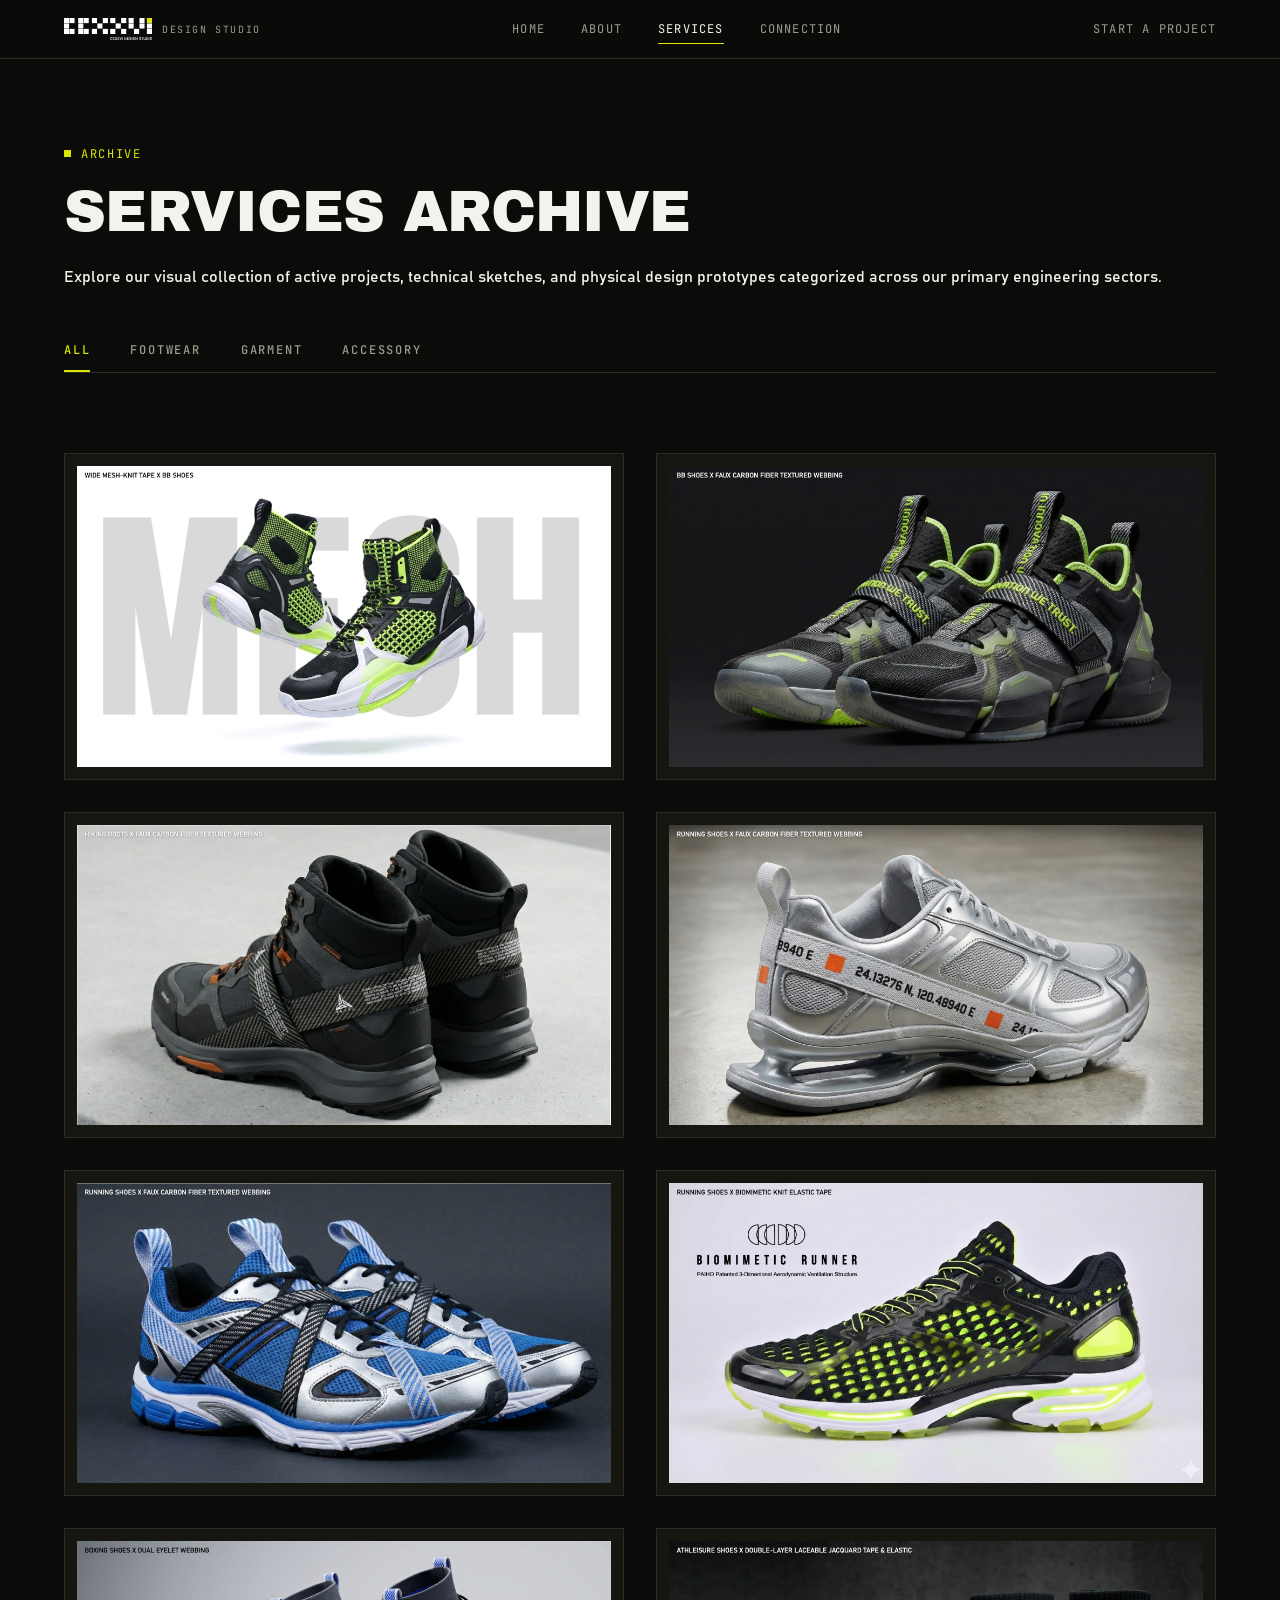
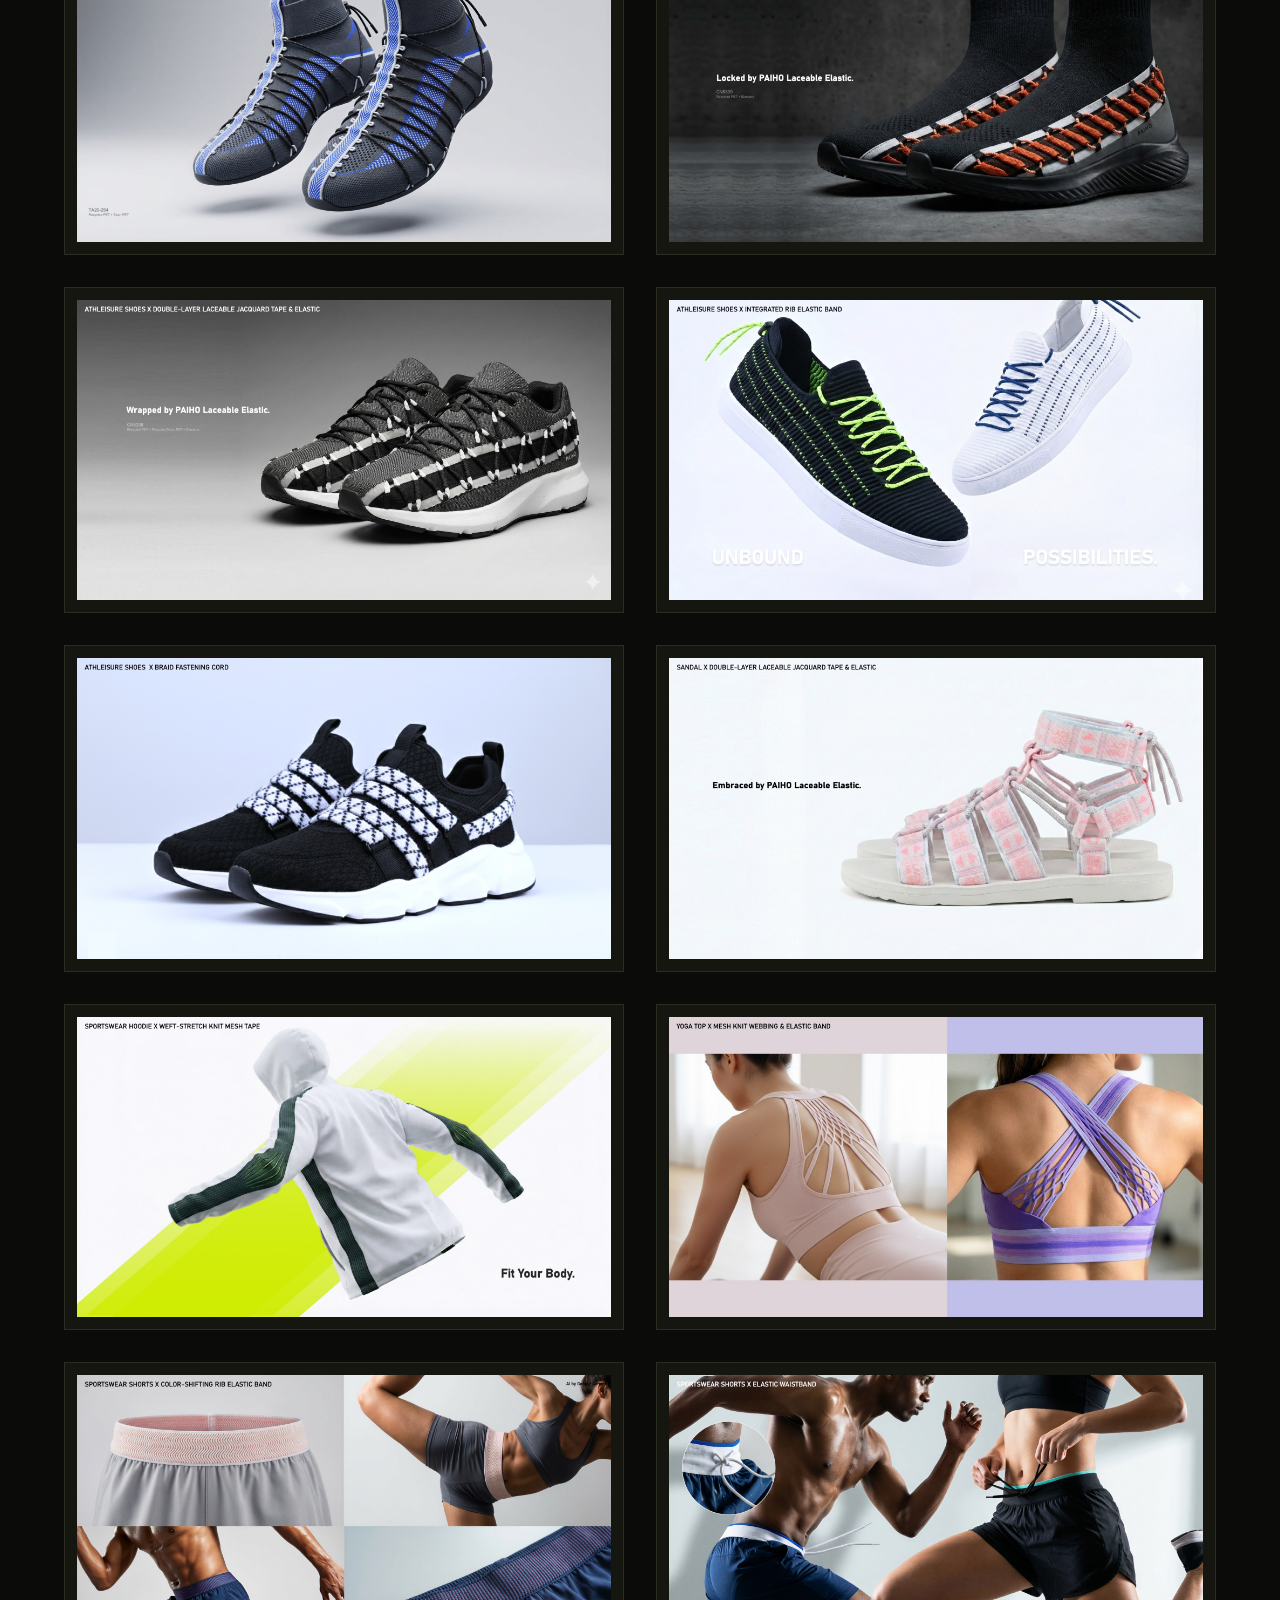
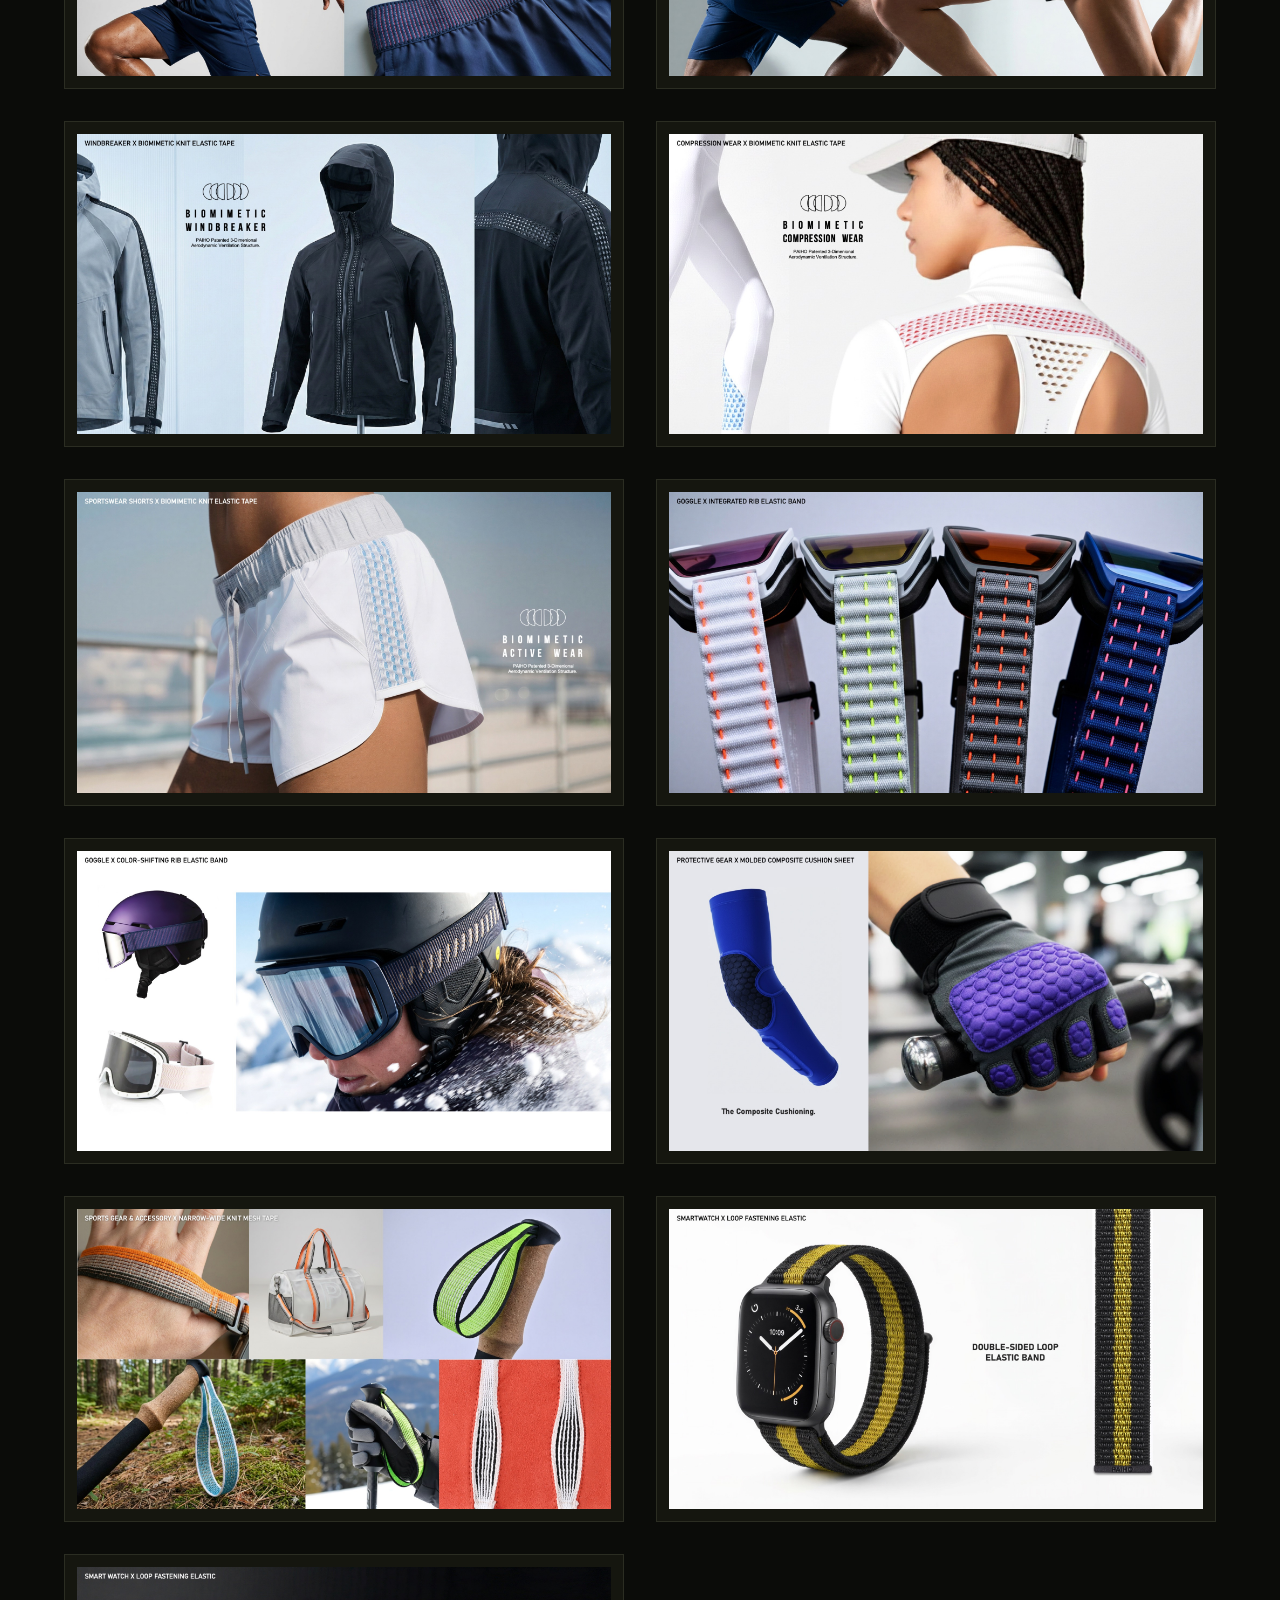
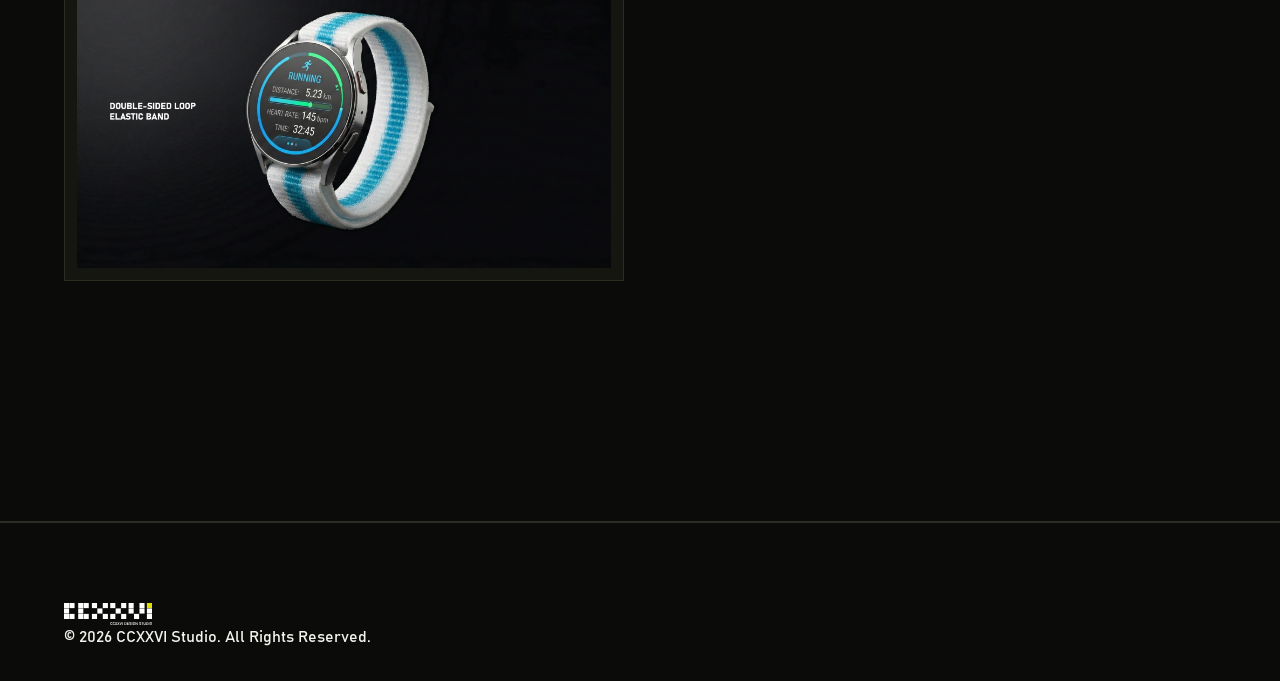
==== services.html @ a59e4deb "Add files via upload" ====
<!DOCTYPE html>
<html lang="en">
<head>
  <meta charset="UTF-8">
  <meta name="viewport" content="width=device-width, initial-scale=1.0">
  <meta name="description" content="Explore CCXXVI Studio's project archive, spanning Footwear design and prototyping, functional Garments, and custom technical Accessories.">
  <title>Services | CCXXVI Studio</title>
  
  <!-- Preload Noto Sans TC font -->
  <link rel="preconnect" href="https://fonts.googleapis.com">
  <link rel="preconnect" href="https://fonts.gstatic.com" crossorigin>
  
  <link rel="stylesheet" href="styles.css">
</head>
<body class="services-page">

  <!-- ==========================================================================
       Header / Navigation Bar
       ========================================================================== -->
  <header class="nav nav-solid" id="siteNav">
    <a href="index.html#home" class="nav__logo" aria-label="CCXXVI Studio Home">
      <img src="img/ccxxvi_logo.svg" alt="CCXXVI">
      <span>Design Studio</span>
    </a>
    
    <nav class="nav__links" id="navLinks">
      <a href="index.html#home" class="nav-link">Home</a>
      <a href="index.html#about" class="nav-link">About</a>
      <a href="services.html" class="nav-link active">Services</a>
      <a href="index.html#connection" class="nav-link">Connection</a>
    </nav>

    <a href="index.html#connection" class="nav__cta">Start a Project</a>
    
    <button class="nav__burger" id="navBurger" aria-label="Open menu" aria-expanded="false">
      <span></span>
      <span></span>
      <span></span>
    </button>
  </header>

  <!-- ==========================================================================
       Services Standalone Archive Section
       ========================================================================== -->
  <section id="projects">
    <div class="container">
      <div class="projects-header">
        <span class="eyebrow">Archive</span>
        <h2 class="section__title" style="margin-top:18px;">Services Archive</h2>
        <div class="projects-intro">
          <p>Explore our visual collection of active projects, technical sketches, and physical design prototypes categorized across our primary engineering sectors.</p>
        </div>
        
        <div class="filter-tabs-wrapper">
          <ul class="filter-tabs" role="tablist">
            <li class="filter-tab active" data-filter="all" role="tab" aria-selected="true">All</li>
            <li class="filter-tab" data-filter="footwear" role="tab" aria-selected="false">Footwear</li>
            <li class="filter-tab" data-filter="garment" role="tab" aria-selected="false">Garment</li>
            <li class="filter-tab" data-filter="accessory" role="tab" aria-selected="false">Accessory</li>
          </ul>
        </div>
      </div>

      <div class="feed" id="projects-grid">
        <!-- Footwear Projects (12) -->
        <article class="feed__item reveal" data-category="footwear" data-index="1">
          <div class="feed__media crossed">
            <img src="img/footweardesign/ccxxvi_services_footdesign_1.jpeg" alt="Wide Mesh-Knit Tape × BB Shoes" loading="lazy" class="project-item-img">
          </div>
          <div class="feed__text">
            <div class="feed__meta">
              <span class="spec-tag project-item-index">FT-01</span>
              <span class="spec-tag">Basketball</span>
            </div>
            <h3 class="feed__title project-item-title">Wide Mesh-Knit Tape × BB Shoes</h3>
            <p class="feed__sub">Material: <b>Mesh-Knit Tape</b></p>
          </div>
        </article>

        <article class="feed__item reveal" data-category="footwear" data-index="2">
          <div class="feed__media crossed">
            <img src="img/footweardesign/ccxxvi_services_footdesign_2.jpeg" alt="BB Shoes × Faux Carbon Fiber Textured Webbing" loading="lazy" class="project-item-img">
          </div>
          <div class="feed__text">
            <div class="feed__meta">
              <span class="spec-tag project-item-index">FT-02</span>
              <span class="spec-tag">Basketball</span>
            </div>
            <h3 class="feed__title project-item-title">BB Shoes × Faux Carbon Fiber Textured Webbing</h3>
            <p class="feed__sub">Material: <b>Faux Carbon Fiber Webbing</b></p>
          </div>
        </article>

        <article class="feed__item reveal" data-category="footwear" data-index="3">
          <div class="feed__media crossed">
            <img src="img/footweardesign/ccxxvi_services_footdesign_3.jpeg" alt="Hiking Boots × Faux Carbon Fiber Textured Webbing" loading="lazy" class="project-item-img">
          </div>
          <div class="feed__text">
            <div class="feed__meta">
              <span class="spec-tag project-item-index">FT-03</span>
              <span class="spec-tag">Outdoor</span>
            </div>
            <h3 class="feed__title project-item-title">Hiking Boots × Faux Carbon Fiber Textured Webbing</h3>
            <p class="feed__sub">Material: <b>Faux Carbon Fiber Webbing</b></p>
          </div>
        </article>

        <article class="feed__item reveal" data-category="footwear" data-index="4">
          <div class="feed__media crossed">
            <img src="img/footweardesign/ccxxvi_services_footdesign_4.jpeg" alt="Running Shoes × Faux Carbon Fiber Textured Webbing" loading="lazy" class="project-item-img">
          </div>
          <div class="feed__text">
            <div class="feed__meta">
              <span class="spec-tag project-item-index">FT-04</span>
              <span class="spec-tag">Running</span>
            </div>
            <h3 class="feed__title project-item-title">Running Shoes × Faux Carbon Fiber Textured Webbing</h3>
            <p class="feed__sub">Material: <b>Faux Carbon Fiber Webbing</b></p>
          </div>
        </article>

        <article class="feed__item reveal" data-category="footwear" data-index="5">
          <div class="feed__media crossed">
            <img src="img/footweardesign/ccxxvi_services_footdesign_5.jpeg" alt="Running Shoes × Faux Carbon Fiber Textured Webbing" loading="lazy" class="project-item-img">
          </div>
          <div class="feed__text">
            <div class="feed__meta">
              <span class="spec-tag project-item-index">FT-05</span>
              <span class="spec-tag">Running</span>
            </div>
            <h3 class="feed__title project-item-title">Running Shoes × Faux Carbon Fiber Textured Webbing</h3>
            <p class="feed__sub">Material: <b>Faux Carbon Fiber Webbing</b></p>
          </div>
        </article>

        <article class="feed__item reveal" data-category="footwear" data-index="6">
          <div class="feed__media crossed">
            <img src="img/footweardesign/ccxxvi_services_footdesign_6.jpeg" alt="Running Shoes × Biomimetic Knit Elastic Tape" loading="lazy" class="project-item-img">
          </div>
          <div class="feed__text">
            <div class="feed__meta">
              <span class="spec-tag project-item-index">FT-06</span>
              <span class="spec-tag">Running</span>
            </div>
            <h3 class="feed__title project-item-title">Running Shoes × Biomimetic Knit Elastic Tape</h3>
            <p class="feed__sub">Material: <b>Biomimetic Knit Elastic Tape</b></p>
          </div>
        </article>

        <article class="feed__item reveal" data-category="footwear" data-index="7">
          <div class="feed__media crossed">
            <img src="img/footweardesign/ccxxvi_services_footdesign_7.jpeg" alt="Boxing Shoes × Dual Eyelet Webbing" loading="lazy" class="project-item-img">
          </div>
          <div class="feed__text">
            <div class="feed__meta">
              <span class="spec-tag project-item-index">FT-07</span>
              <span class="spec-tag">Combat</span>
            </div>
            <h3 class="feed__title project-item-title">Boxing Shoes × Dual Eyelet Webbing</h3>
            <p class="feed__sub">Material: <b>Dual Eyelet Webbing</b></p>
          </div>
        </article>

        <article class="feed__item reveal" data-category="footwear" data-index="8">
          <div class="feed__media crossed">
            <img src="img/footweardesign/ccxxvi_services_footdesign_8.jpeg" alt="Athleisure Shoes × Double-Layer Laceable Jacquard Tape & Elastic" loading="lazy" class="project-item-img">
          </div>
          <div class="feed__text">
            <div class="feed__meta">
              <span class="spec-tag project-item-index">FT-08</span>
              <span class="spec-tag">Athleisure</span>
            </div>
            <h3 class="feed__title project-item-title">Athleisure Shoes × Double-Layer Laceable Jacquard Tape & Elastic</h3>
            <p class="feed__sub">Material: <b>Laceable Jacquard Tape & Elastic</b></p>
          </div>
        </article>

        <article class="feed__item reveal" data-category="footwear" data-index="9">
          <div class="feed__media crossed">
            <img src="img/footweardesign/ccxxvi_services_footdesign_9.jpeg" alt="Athleisure Shoes × Double-Layer Laceable Jacquard Tape & Elastic" loading="lazy" class="project-item-img">
          </div>
          <div class="feed__text">
            <div class="feed__meta">
              <span class="spec-tag project-item-index">FT-09</span>
              <span class="spec-tag">Athleisure</span>
            </div>
            <h3 class="feed__title project-item-title">Athleisure Shoes × Double-Layer Laceable Jacquard Tape & Elastic</h3>
            <p class="feed__sub">Material: <b>Laceable Jacquard Tape & Elastic</b></p>
          </div>
        </article>

        <article class="feed__item reveal" data-category="footwear" data-index="10">
          <div class="feed__media crossed">
            <img src="img/footweardesign/ccxxvi_services_footdesign_10.jpeg" alt="Athleisure Shoes × Integrated Rib Elastic Band" loading="lazy" class="project-item-img">
          </div>
          <div class="feed__text">
            <div class="feed__meta">
              <span class="spec-tag project-item-index">FT-10</span>
              <span class="spec-tag">Athleisure</span>
            </div>
            <h3 class="feed__title project-item-title">Athleisure Shoes × Integrated Rib Elastic Band</h3>
            <p class="feed__sub">Material: <b>Integrated Rib Elastic Band</b></p>
          </div>
        </article>

        <article class="feed__item reveal" data-category="footwear" data-index="11">
          <div class="feed__media crossed">
            <img src="img/footweardesign/ccxxvi_services_footdesign_11.jpeg" alt="Athleisure Shoes × Braid Fastening Cord" loading="lazy" class="project-item-img">
          </div>
          <div class="feed__text">
            <div class="feed__meta">
              <span class="spec-tag project-item-index">FT-11</span>
              <span class="spec-tag">Athleisure</span>
            </div>
            <h3 class="feed__title project-item-title">Athleisure Shoes × Braid Fastening Cord</h3>
            <p class="feed__sub">Material: <b>Braid Fastening Cord</b></p>
          </div>
        </article>

        <article class="feed__item reveal" data-category="footwear" data-index="12">
          <div class="feed__media crossed">
            <img src="img/footweardesign/ccxxvi_services_footdesign_12.jpeg" alt="Sandal × Double-Layer Laceable Jacquard Tape & Elastic" loading="lazy" class="project-item-img">
          </div>
          <div class="feed__text">
            <div class="feed__meta">
              <span class="spec-tag project-item-index">FT-12</span>
              <span class="spec-tag">Sandal</span>
            </div>
            <h3 class="feed__title project-item-title">Sandal × Double-Layer Laceable Jacquard Tape & Elastic</h3>
            <p class="feed__sub">Material: <b>Laceable Jacquard Tape & Elastic</b></p>
          </div>
        </article>

        <!-- Garment Projects (7) -->
        <article class="feed__item reveal" data-category="garment" data-index="1">
          <div class="feed__media crossed">
            <img src="img/garmentdesign/ccxxvi_services_garmentdesign_1.jpeg" alt="Sportswear Hoodie × Weft-Stretch Knit Mesh Tape" loading="lazy" class="project-item-img">
          </div>
          <div class="feed__text">
            <div class="feed__meta">
              <span class="spec-tag project-item-index">GM-01</span>
              <span class="spec-tag">Hoodie</span>
            </div>
            <h3 class="feed__title project-item-title">Sportswear Hoodie × Weft-Stretch Knit Mesh Tape</h3>
            <p class="feed__sub">Material: <b>Weft-Stretch Knit Mesh Tape</b></p>
          </div>
        </article>

        <article class="feed__item reveal" data-category="garment" data-index="2">
          <div class="feed__media crossed">
            <img src="img/garmentdesign/ccxxvi_services_garmentdesign_2.jpeg" alt="Yoga Top × Mesh Knit Webbing & Elastic Band" loading="lazy" class="project-item-img">
          </div>
          <div class="feed__text">
            <div class="feed__meta">
              <span class="spec-tag project-item-index">GM-02</span>
              <span class="spec-tag">Yoga</span>
            </div>
            <h3 class="feed__title project-item-title">Yoga Top × Mesh Knit Webbing & Elastic Band</h3>
            <p class="feed__sub">Material: <b>Mesh Knit Webbing & Elastic Band</b></p>
          </div>
        </article>

        <article class="feed__item reveal" data-category="garment" data-index="3">
          <div class="feed__media crossed">
            <img src="img/garmentdesign/ccxxvi_services_garmentdesign_3.jpeg" alt="Sportswear Shorts × Color-Shifting Rib Elastic Band" loading="lazy" class="project-item-img">
          </div>
          <div class="feed__text">
            <div class="feed__meta">
              <span class="spec-tag project-item-index">GM-03</span>
              <span class="spec-tag">Shorts</span>
            </div>
            <h3 class="feed__title project-item-title">Sportswear Shorts × Color-Shifting Rib Elastic Band</h3>
            <p class="feed__sub">Material: <b>Color-Shifting Rib Elastic Band</b></p>
          </div>
        </article>

        <article class="feed__item reveal" data-category="garment" data-index="4">
          <div class="feed__media crossed">
            <img src="img/garmentdesign/ccxxvi_services_garmentdesign_4.jpeg" alt="Sportswear Shorts × Elastic Waistband" loading="lazy" class="project-item-img">
          </div>
          <div class="feed__text">
            <div class="feed__meta">
              <span class="spec-tag project-item-index">GM-04</span>
              <span class="spec-tag">Shorts</span>
            </div>
            <h3 class="feed__title project-item-title">Sportswear Shorts × Elastic Waistband</h3>
            <p class="feed__sub">Material: <b>Elastic Waistband</b></p>
          </div>
        </article>

        <article class="feed__item reveal" data-category="garment" data-index="5">
          <div class="feed__media crossed">
            <img src="img/garmentdesign/ccxxvi_services_garmentdesign_5.jpeg" alt="Windbreaker × Biomimetic Knit Elastic Tape" loading="lazy" class="project-item-img">
          </div>
          <div class="feed__text">
            <div class="feed__meta">
              <span class="spec-tag project-item-index">GM-05</span>
              <span class="spec-tag">Outerwear</span>
            </div>
            <h3 class="feed__title project-item-title">Windbreaker × Biomimetic Knit Elastic Tape</h3>
            <p class="feed__sub">Material: <b>Biomimetic Knit Elastic Tape</b></p>
          </div>
        </article>

        <article class="feed__item reveal" data-category="garment" data-index="6">
          <div class="feed__media crossed">
            <img src="img/garmentdesign/ccxxvi_services_garmentdesign_6.jpeg" alt="Compression Wear × Biomimetic Knit Elastic Tape" loading="lazy" class="project-item-img">
          </div>
          <div class="feed__text">
            <div class="feed__meta">
              <span class="spec-tag project-item-index">GM-06</span>
              <span class="spec-tag">Compression</span>
            </div>
            <h3 class="feed__title project-item-title">Compression Wear × Biomimetic Knit Elastic Tape</h3>
            <p class="feed__sub">Material: <b>Biomimetic Knit Elastic Tape</b></p>
          </div>
        </article>

        <article class="feed__item reveal" data-category="garment" data-index="7">
          <div class="feed__media crossed">
            <img src="img/garmentdesign/ccxxvi_services_garmentdesign_7.jpeg" alt="Sportswear Shorts × Biomimetic Knit Elastic Tape" loading="lazy" class="project-item-img">
          </div>
          <div class="feed__text">
            <div class="feed__meta">
              <span class="spec-tag project-item-index">GM-07</span>
              <span class="spec-tag">Shorts</span>
            </div>
            <h3 class="feed__title project-item-title">Sportswear Shorts × Biomimetic Knit Elastic Tape</h3>
            <p class="feed__sub">Material: <b>Biomimetic Knit Elastic Tape</b></p>
          </div>
        </article>

        <!-- Accessory Projects (6) -->
        <article class="feed__item reveal" data-category="accessory" data-index="1">
          <div class="feed__media crossed">
            <img src="img/accessorydesign/ccxxvi_services_accessorydesign_1.jpeg" alt="Goggle × Integrated Rib Elastic Band" loading="lazy" class="project-item-img">
          </div>
          <div class="feed__text">
            <div class="feed__meta">
              <span class="spec-tag project-item-index">AC-01</span>
              <span class="spec-tag">Eyewear</span>
            </div>
            <h3 class="feed__title project-item-title">Goggle × Integrated Rib Elastic Band</h3>
            <p class="feed__sub">Material: <b>Integrated Rib Elastic Band</b></p>
          </div>
        </article>

        <article class="feed__item reveal" data-category="accessory" data-index="2">
          <div class="feed__media crossed">
            <img src="img/accessorydesign/ccxxvi_services_accessorydesign_2.jpeg" alt="Goggle × Color-Shifting Rib Elastic Band" loading="lazy" class="project-item-img">
          </div>
          <div class="feed__text">
            <div class="feed__meta">
              <span class="spec-tag project-item-index">AC-02</span>
              <span class="spec-tag">Eyewear</span>
            </div>
            <h3 class="feed__title project-item-title">Goggle × Color-Shifting Rib Elastic Band</h3>
            <p class="feed__sub">Material: <b>Color-Shifting Rib Elastic Band</b></p>
          </div>
        </article>

        <article class="feed__item reveal" data-category="accessory" data-index="3">
          <div class="feed__media crossed">
            <img src="img/accessorydesign/ccxxvi_services_accessorydesign_3.jpeg" alt="Protective Gear × Molded Composite Cushion Sheet" loading="lazy" class="project-item-img">
          </div>
          <div class="feed__text">
            <div class="feed__meta">
              <span class="spec-tag project-item-index">AC-03</span>
              <span class="spec-tag">Protective</span>
            </div>
            <h3 class="feed__title project-item-title">Protective Gear × Molded Composite Cushion Sheet</h3>
            <p class="feed__sub">Material: <b>Molded Composite Cushion Sheet</b></p>
          </div>
        </article>

        <article class="feed__item reveal" data-category="accessory" data-index="4">
          <div class="feed__media crossed">
            <img src="img/accessorydesign/ccxxvi_services_accessorydesign_4.jpeg" alt="Sports Gear & Accessory × Narrow-Wide Knit Mesh Tape" loading="lazy" class="project-item-img">
          </div>
          <div class="feed__text">
            <div class="feed__meta">
              <span class="spec-tag project-item-index">AC-04</span>
              <span class="spec-tag">Gear</span>
            </div>
            <h3 class="feed__title project-item-title">Sports Gear & Accessory × Narrow-Wide Knit Mesh Tape</h3>
            <p class="feed__sub">Material: <b>Narrow-Wide Knit Mesh Tape</b></p>
          </div>
        </article>

        <article class="feed__item reveal" data-category="accessory" data-index="5">
          <div class="feed__media crossed">
            <img src="img/accessorydesign/ccxxvi_services_accessorydesign_5.jpeg" alt="Smartwatch × Loop Fastening Elastic" loading="lazy" class="project-item-img">
          </div>
          <div class="feed__text">
            <div class="feed__meta">
              <span class="spec-tag project-item-index">AC-05</span>
              <span class="spec-tag">Wearable Tech</span>
            </div>
            <h3 class="feed__title project-item-title">Smartwatch × Loop Fastening Elastic</h3>
            <p class="feed__sub">Material: <b>Loop Fastening Elastic</b></p>
          </div>
        </article>

        <article class="feed__item reveal" data-category="accessory" data-index="6">
          <div class="feed__media crossed">
            <img src="img/accessorydesign/ccxxvi_services_accessorydesign_6.jpeg" alt="Smart Watch × Loop Fastening Elastic" loading="lazy" class="project-item-img">
          </div>
          <div class="feed__text">
            <div class="feed__meta">
              <span class="spec-tag project-item-index">AC-06</span>
              <span class="spec-tag">Wearable Tech</span>
            </div>
            <h3 class="feed__title project-item-title">Smart Watch × Loop Fastening Elastic</h3>
            <p class="feed__sub">Material: <b>Loop Fastening Elastic</b></p>
          </div>
        </article>
      </div>
    </div>
  </section>

  <!-- ==========================================================================
       Footer
       ========================================================================== -->
  <footer class="footer">
    <div class="container">
      <div class="footer-bottom">
        <a href="index.html#home" class="nav__logo"><img src="img/ccxxvi_logo.svg" alt="CCXXVI"></a>
        <span>&copy; 2026 CCXXVI Studio. All Rights Reserved.</span>
      </div>
    </div>
  </footer>

  <!-- ==========================================================================
       Lightbox Overlay Modal
       ========================================================================== -->
  <div class="lightbox" id="lightbox" aria-hidden="true" role="dialog">
    <button class="lightbox-nav lightbox-prev" id="lightbox-prev" aria-label="Previous image">
      <svg width="24" height="24" viewBox="0 0 24 24" fill="none" xmlns="http://www.w3.org/2000/svg">
        <path d="M15 19L8 12L15 5" stroke="currentColor" stroke-width="2" stroke-linecap="round" stroke-linejoin="round"/>
      </svg>
    </button>
    
    <div class="lightbox-content-wrapper">
      <button class="lightbox-close" id="lightbox-close" aria-label="Close viewer">&times;</button>
      <img src="" alt="" class="lightbox-img" id="lightbox-img">
      <div class="lightbox-caption-wrapper">
        <span class="lightbox-caption" id="lightbox-caption">Project Caption</span>
        <span class="lightbox-counter" id="lightbox-counter">1 / 1</span>
      </div>
    </div>
    
    <button class="lightbox-nav lightbox-next" id="lightbox-next" aria-label="Next image">
      <svg width="24" height="24" viewBox="0 0 24 24" fill="none" xmlns="http://www.w3.org/2000/svg">
        <path d="M9 5L16 12L9 19" stroke="currentColor" stroke-width="2" stroke-linecap="round" stroke-linejoin="round"/>
      </svg>
    </button>
  </div>

  <!-- Scripts -->
  <script src="script.js"></script>
</body>
</html>
---- styles.css ----
/* ==========================================================================
   CCXXVI DESIGN STUDIO — Merged Style System
   Design tokens:
   -- Color:  bg #0b0c0a / surface #15160f / line #2a2c22
              ink #f3f3ee / muted #9a9c8d / volt #d9e600 / rust #ff5a2b
   -- Type:   display "Archivo Black", head "Archivo", body "Bahnschrift" / "Inter", mono "JetBrains Mono"
   -- Motif:  spec-sheet tags + registration crosshairs
   ========================================================================== */

/* Import Google Fonts */
@import url('https://fonts.googleapis.com/css2?family=Archivo+Black&family=Archivo:wght@400;500;600;700&family=Noto+Sans+TC:wght@200;300;400;500;700&family=JetBrains+Mono:wght@400;500&display=swap');

/* Load Local Font - Bahnschrift */
@font-face {
  font-family: 'Bahnschrift';
  src: url('font/bahnschrift.ttf') format('truetype');
  font-weight: 300 700;
  font-style: normal;
  font-display: swap;
}

/* CSS Variables */
:root {
  --bg: #0b0c09;
  --surface: #15160f;
  --surface-2: #1b1d14;
  --line: #2b2d22;
  --ink: #f3f3ee;
  --muted: #9a9c8d;
  --muted-dim: #6c6e60;
  --volt: #d9e600;
  --volt-dim: #aab300;
  --rust: #ff5a2b;

  --display: "Archivo Black", "Bahnschrift", "Noto Sans TC", sans-serif;
  --head: "Archivo", "Bahnschrift", "Noto Sans TC", sans-serif;
  --body: "Bahnschrift", "Inter", "Noto Sans TC", sans-serif;
  --mono: "JetBrains Mono", "IBM Plex Mono", monospace;

  --container: 1280px;
  --gutter: clamp(20px, 5vw, 64px);
  --ease: cubic-bezier(.22,.61,.36,1);
  --header-height: 80px;
}

/* Base resets */
* {
  margin: 0;
  padding: 0;
  box-sizing: border-box;
}

html {
  scroll-behavior: smooth;
  scroll-padding-top: var(--header-height);
  background-color: var(--bg);
  color: var(--ink);
}

body {
  font-family: var(--body);
  font-size: 16px;
  line-height: 1.5;
  -webkit-font-smoothing: antialiased;
  overflow-x: hidden;
}

@media (prefers-reduced-motion: reduce) {
  html { scroll-behavior: auto; }
  * {
    animation-duration: .001ms !important;
    animation-iteration-count: 1 !important;
    transition-duration: .001ms !important;
  }
}

img {
  display: block;
  max-width: 100%;
  height: auto;
}

a {
  color: inherit;
  text-decoration: none;
  transition: all 0.25s ease;
}

button {
  font-family: inherit;
  background: none;
  border: none;
  color: inherit;
  cursor: pointer;
}

ul {
  list-style: none;
}

:focus-visible {
  outline: 2px solid var(--volt);
  outline-offset: 3px;
}

/* Custom Scrollbar */
::-webkit-scrollbar {
  width: 8px;
  height: 8px;
}

::-webkit-scrollbar-track {
  background: var(--bg);
}

::-webkit-scrollbar-thumb {
  background: var(--line);
}

::-webkit-scrollbar-thumb:hover {
  background: var(--muted-dim);
}

/* Selection */
::selection {
  background-color: var(--volt);
  color: var(--bg);
}

/* Layout shell wrapper */
.wrap {
  max-width: var(--container);
  margin: 0 auto;
  padding-left: var(--gutter);
  padding-right: var(--gutter);
}

.container {
  max-width: var(--container);
  margin: 0 auto;
  padding-left: var(--gutter);
  padding-right: var(--gutter);
}

section {
  padding: 120px 0;
  position: relative;
  border-bottom: 1px solid var(--line);
}

/* eyebrow / spec-tag — the signature CIS elements */
.eyebrow {
  display: inline-flex;
  align-items: center;
  gap: 10px;
  font-family: var(--mono);
  font-size: 12px;
  letter-spacing: .14em;
  text-transform: uppercase;
  color: var(--volt);
}

.eyebrow::before {
  content: "";
  width: 7px;
  height: 7px;
  background: var(--volt);
  display: inline-block;
}

.spec-tag {
  font-family: var(--mono);
  font-size: 11px;
  letter-spacing: .08em;
  color: var(--muted);
  border: 1px solid var(--line);
  padding: 3px 8px;
  border-radius: 2px;
  white-space: nowrap;
  text-transform: uppercase;
}

/* registration crosshair corners, echoing sketch desks */
.crossed {
  position: relative;
}

.crossed::before,
.crossed::after {
  content: "";
  position: absolute;
  width: 14px;
  height: 14px;
  z-index: 2;
  pointer-events: none;
  opacity: .85;
}

.crossed::before {
  top: -1px;
  left: -1px;
  border-top: 1.5px solid var(--volt);
  border-left: 1.5px solid var(--volt);
}

.crossed::after {
  bottom: -1px;
  right: -1px;
  border-bottom: 1.5px solid var(--volt);
  border-right: 1.5px solid var(--volt);
}

/* reveal-on-scroll animation utility */
.reveal {
  opacity: 0;
  transform: translateY(22px);
  transition: opacity .7s var(--ease), transform .7s var(--ease);
}

.reveal.is-visible {
  opacity: 1;
  transform: translateY(0);
}

/* ==========================================================================
   Header / Navigation
   ========================================================================== */
.nav {
  position: fixed;
  top: 0;
  left: 0;
  right: 0;
  z-index: 1000;
  display: flex;
  align-items: center;
  justify-content: space-between;
  padding: 18px var(--gutter);
  background: linear-gradient(to bottom, rgba(11, 12, 9, 0.85), rgba(11, 12, 9, 0));
  transition: background .3s var(--ease), border-color .3s var(--ease), backdrop-filter .3s, padding .3s var(--ease);
}

.nav.is-scrolled,
.nav.nav-solid {
  background: rgba(11, 12, 9, 0.95);
  backdrop-filter: blur(10px);
  -webkit-backdrop-filter: blur(10px);
  border-bottom: 1px solid var(--line);
  padding: 14px var(--gutter);
}

.nav__logo {
  display: flex;
  align-items: center;
  gap: 10px;
}

.nav__logo img {
  height: 22px;
  width: auto;
}

.nav__logo span {
  font-family: var(--mono);
  font-size: 10px;
  letter-spacing: .16em;
  color: var(--muted);
  text-transform: uppercase;
  display: none;
}

@media (min-width: 560px) {
  .nav__logo span {
    display: inline;
  }
}

.nav__links {
  display: flex;
  align-items: center;
  gap: clamp(18px, 3vw, 36px);
  font-family: var(--mono);
  font-size: 12px;
  letter-spacing: .1em;
  text-transform: uppercase;
}

.nav__links a {
  position: relative;
  color: var(--muted);
  padding: 6px 0;
  transition: color .25s;
}

.nav__links a:hover,
.nav__links a.active {
  color: var(--ink);
}

.nav__links a::after {
  content: "";
  position: absolute;
  left: 0;
  right: 100%;
  bottom: 0;
  height: 1px;
  background: var(--volt);
  transition: right .25s var(--ease);
}

.nav__links a:hover::after,
.nav__links a.active::after {
  right: 0;
}

.nav__cta {
  font-family: var(--mono);
  font-size: 12px;
  letter-spacing: .1em;
  text-transform: uppercase;
  color: var(--muted);
  position: relative;
  padding: 6px 0;
  transition: color .25s;
}

.nav__cta:hover {
  color: var(--ink);
}

.nav__cta::after {
  content: "";
  position: absolute;
  left: 0;
  right: 100%;
  bottom: 0;
  height: 1px;
  background: var(--volt);
  transition: right .25s var(--ease);
}

.nav__cta:hover::after {
  right: 0;
}

@media (max-width: 719px) {
  .nav__cta {
    margin-right: 20px;
    font-size: 11px;
  }
}

.nav__burger {
  display: none;
  flex-direction: column;
  justify-content: center;
  gap: 5px;
  width: 34px;
  height: 34px;
}

.nav__burger span {
  display: block;
  width: 20px;
  height: 1.5px;
  background: var(--ink);
  transition: transform .25s var(--ease), opacity .25s;
}

.nav__burger.active span:nth-child(1) {
  transform: translateY(3.25px) rotate(45deg);
  background-color: var(--volt);
}

.nav__burger.active span:nth-child(2) {
  opacity: 0;
}

.nav__burger.active span:nth-child(3) {
  transform: translateY(-3.25px) rotate(-45deg);
  background-color: var(--volt);
}

@media (max-width: 719px) {
  .nav__links {
    position: fixed;
    top: 0;
    right: 0;
    height: 100vh;
    width: min(78vw, 320px);
    background: var(--surface);
    border-left: 1px solid var(--line);
    padding: 90px 28px 40px;
    transform: translateX(100%);
    transition: transform .35s var(--ease);
    z-index: 150;
    flex-direction: column;
    align-items: flex-start;
    gap: 0;
    font-size: 14px;
  }
  
  .nav__links.active {
    transform: translateX(0);
  }
  
  .nav__links a {
    width: 100%;
    padding: 16px 0;
    border-bottom: 1px solid var(--line);
  }
  
  .nav__burger {
    display: flex;
  }
}

/* ==========================================================================
   Hero Section
   ========================================================================== */
#home {
  height: 100vh;
  min-height: 560px;
  padding: 0;
  position: relative;
  display: flex;
  align-items: center;
  justify-content: center;
  overflow: hidden;
}

.hero-bg {
  position: absolute;
  top: 0;
  left: 0;
  width: 100%;
  height: 100%;
  z-index: 1;
  background-image: url('img/ccxxvi_home.jpg');
  background-size: cover;
  background-position: center;
  background-repeat: no-repeat;
}

.hero__scrim {
  position: absolute;
  inset: 0;
  background: linear-gradient(180deg, rgba(11, 12, 9, 0.15) 0%, rgba(11, 12, 9, 0) 35%, rgba(11, 12, 9, 0.75) 100%);
  z-index: 1;
}

.hero-content {
  position: relative;
  z-index: 2;
  width: 100%;
  padding-bottom: 0;
  display: flex;
  justify-content: center;
  align-items: center;
  text-align: center;
}

.hero-title-container {
  max-width: 860px;
  margin: 0 auto;
  text-align: center;
  display: flex;
  flex-direction: column;
  align-items: center;
}

.hero-logo {
  width: clamp(200px, 45vw, 380px);
  height: auto;
  margin: 0 auto 2.5rem;
  display: block;
}

.hero-subtitle-sub {
  font-family: var(--display);
  font-weight: 400;
  font-size: clamp(20px, 3.8vw, 36px);
  line-height: 1.25;
  margin-bottom: 2.5rem;
  text-transform: uppercase;
  letter-spacing: 0.05em;
  color: var(--ink);
}

.hero-subtitle {
  color: var(--volt);
  font-family: var(--mono);
  font-size: 12px;
  letter-spacing: .35em;
  text-transform: uppercase;
  margin-bottom: 1.5rem;
  display: inline-flex;
  align-items: center;
  gap: 10px;
}

.hero-subtitle::before {
  content: "";
  width: 7px;
  height: 7px;
  background: var(--volt);
  display: inline-block;
}

.hero-title {
  font-family: var(--display);
  font-weight: 400;
  font-size: clamp(38px, 6.5vw, 68px);
  line-height: 1.05;
  margin-bottom: 1.5rem;
  text-transform: uppercase;
  letter-spacing: -0.01em;
}

.text-group {
  display: inline-block;
  white-space: nowrap;
}

.hero-tagline {
  font-size: clamp(15px, 1.8vw, 18px);
  color: var(--muted);
  max-width: 580px;
  margin-bottom: 2.5rem;
  line-height: 1.7;
}

.btn-accent {
  display: inline-block;
  padding: 12px 28px;
  border: 1px solid var(--volt);
  color: var(--volt);
  font-family: var(--mono);
  font-size: 11px;
  font-weight: 600;
  letter-spacing: 0.15em;
  text-transform: uppercase;
  background-color: transparent;
  cursor: pointer;
  transition: all 0.25s ease;
}

.btn-accent:hover {
  background-color: var(--volt);
  color: var(--bg);
}

.hero__bar {
  position: absolute;
  bottom: 0;
  left: 0;
  right: 0;
  z-index: 2;
  display: flex;
  justify-content: space-between;
  align-items: flex-end;
  gap: 20px;
  padding: 0 var(--gutter) 40px;
  font-family: var(--mono);
  font-size: 11px;
  letter-spacing: .12em;
  text-transform: uppercase;
  color: var(--muted);
}

.hero__bar .col:last-child {
  text-align: right;
}

.hero__bar strong {
  color: var(--ink);
  display: block;
  font-size: 12px;
  margin-bottom: 4px;
}

@media (max-width: 719px) {
  .hero-content {
    padding-bottom: 0;
  }
  .hero__bar {
    flex-direction: column;
    align-items: flex-start;
    gap: 10px;
    padding-bottom: 28px;
  }
  .hero__bar .col:last-child {
    text-align: left;
  }
}

/* ==========================================================================
   About Section
   ========================================================================== */
#about {
  background-color: var(--surface);
}

.about-grid {
  display: grid;
  grid-template-columns: 1fr;
  gap: 48px;
  align-items: center;
}

@media (min-width: 900px) {
  .about-grid {
    grid-template-columns: 0.95fr 1.05fr;
    gap: 72px;
  }
}

.about-info {
  display: flex;
  flex-direction: column;
}

.section__title {
  font-family: var(--display);
  font-weight: 400;
  font-size: clamp(34px, 5vw, 58px);
  line-height: 1.02;
  letter-spacing: -.01em;
  text-transform: uppercase;
  margin: 18px 0 24px;
}

.about-philosophy {
  font-size: 1.15rem;
  font-weight: 400;
  color: var(--ink);
  margin-bottom: 1.5rem;
  line-height: 1.7;
}

.about-body {
  color: var(--muted);
  font-size: 16px;
  line-height: 1.8;
  margin-bottom: 20px;
  max-width: 46ch;
}

.about-body:last-of-type {
  margin-bottom: 0;
}

.about-image-wrapper {
  position: relative;
  overflow: hidden;
  background: var(--surface-2);
}

.about-image {
  width: 100%;
  aspect-ratio: 4/3;
  object-fit: cover;
  transition: transform .7s var(--ease);
}

.about-image-wrapper:hover .about-image {
  transform: scale(1.025);
}

.about__caption {
  position: absolute;
  left: 16px;
  bottom: 16px;
  z-index: 2;
  font-family: var(--mono);
  font-size: 11px;
  letter-spacing: .10em;
  text-transform: uppercase;
  color: var(--ink);
  background: rgba(11, 12, 9, 0.8);
  padding: 6px 10px;
}

.about__stats {
  display: grid;
  grid-template-columns: repeat(3, auto);
  gap: 32px;
  margin-top: 40px;
  padding-top: 28px;
  border-top: 1px solid var(--line);
}

.about__stats .stat b {
  display: block;
  font-family: var(--display);
  font-size: clamp(26px, 3vw, 36px);
  color: var(--volt);
  line-height: 1;
}

.about__stats .stat span {
  font-family: var(--mono);
  font-size: 11px;
  letter-spacing: .08em;
  text-transform: uppercase;
  color: var(--muted-dim);
}

/* ==========================================================================
   Services Section (3 cards layout)
   ========================================================================== */
.services-intro {
  display: flex;
  justify-content: space-between;
  align-items: flex-end;
  gap: 40px;
  margin-bottom: 56px;
  flex-wrap: wrap;
}

.section__lead {
  max-width: 34ch;
  color: var(--muted);
  font-size: 15px;
}

.services-grid {
  display: grid;
  grid-template-columns: 1fr;
  gap: 1px;
  background: var(--line);
  border: 1px solid var(--line);
}

@media (min-width: 860px) {
  .services-grid {
    grid-template-columns: repeat(3, 1fr);
  }
}

.service-card {
  position: relative;
  background: var(--bg);
  display: block;
  width: 100%;
  text-align: left;
  overflow: hidden;
  isolation: isolate;
  height: auto;
  border: none;
  cursor: pointer;
  transition: box-shadow 0.3s;
}

.service-card:hover {
  box-shadow: 0 15px 40px rgba(0,0,0,0.5);
}

.service-badge {
  position: absolute;
  top: 18px;
  left: 18px;
  background-color: var(--volt);
  color: var(--bg);
  font-size: 11px;
  font-weight: 600;
  padding: 3px 8px;
  letter-spacing: 0.1em;
  text-transform: uppercase;
  z-index: 3;
  font-family: var(--mono);
}

.service-card__num {
  position: absolute;
  top: 18px;
  right: 18px;
  z-index: 2;
  font-family: var(--mono);
  font-size: 12px;
  letter-spacing: .1em;
  color: var(--volt);
  background: rgba(11, 12, 9, 0.55);
  padding: 3px 7px;
}

.service-image-link {
  position: relative;
  aspect-ratio: 4/5;
  overflow: hidden;
  display: block;
}

.service-image-link::after {
  content: "";
  position: absolute;
  inset: 0;
  background: linear-gradient(180deg, rgba(11, 12, 9, 0) 30%, rgba(11, 12, 9, 0.9) 100%);
  z-index: 1;
}

.service-image {
  width: 100%;
  height: 100%;
  object-fit: cover;
  transition: transform .7s var(--ease), filter .5s;
  filter: saturate(.85) brightness(.85);
}

.service-card:hover .service-image {
  transform: scale(1.06);
  filter: saturate(1) brightness(.7);
}

.service-info {
  position: absolute;
  left: 0;
  right: 0;
  bottom: 0;
  z-index: 2;
  padding: 22px 24px 26px;
}

.service-title {
  font-family: var(--head);
  font-weight: 700;
  font-size: clamp(20px, 2.4vw, 25px);
  line-height: 1.15;
  margin-bottom: 14px;
}

.service-desc {
  display: none; /* In downloads overlay card layout, paragraph text inside card is hidden, using badges and kickers instead */
}

.service-card__kicker {
  font-family: var(--mono);
  font-size: 11px;
  letter-spacing: .1em;
  text-transform: uppercase;
  color: var(--muted);
  display: block;
  margin-bottom: 8px;
}

.service-btn {
  display: inline-flex;
  align-items: center;
  gap: 8px;
  font-family: var(--mono);
  font-size: 11px;
  letter-spacing: .1em;
  text-transform: uppercase;
  color: var(--ink);
  border-top: 1px solid rgba(243, 243, 238, 0.25);
  padding-top: 12px;
  width: 100%;
}

.service-btn svg {
  transition: transform .25s var(--ease);
  flex-shrink: 0;
  fill: currentColor;
}

.service-card:hover .service-btn svg {
  transform: translateX(4px);
}

.service-card__count {
  margin-left: auto;
  color: var(--muted);
}

/* ==========================================================================
   Services Standalone Page & alternating feed layout
   ========================================================================== */
.services-page #projects {
  padding-top: 140px;
}

#projects {
  background-color: var(--bg);
}

.projects-header {
  margin-bottom: 56px;
}

/* Filter tabs for Services Archive page */
.filter-tabs-wrapper {
  border-bottom: 1px solid var(--line);
  padding-bottom: 1px;
  margin-top: 40px;
}

.filter-tabs {
  display: flex;
  list-style: none;
  gap: 40px;
}

.filter-tab {
  font-family: var(--mono);
  font-size: 12px;
  font-weight: 500;
  letter-spacing: 0.15em;
  text-transform: uppercase;
  color: var(--muted);
  cursor: pointer;
  padding: 12px 0;
  position: relative;
  transition: all 0.25s ease;
}

.filter-tab::after {
  content: '';
  position: absolute;
  bottom: -1px;
  left: 0;
  width: 0;
  height: 2px;
  background-color: var(--volt);
  transition: all 0.25s ease;
}

.filter-tab:hover {
  color: var(--ink);
}

.filter-tab.active {
  color: var(--volt);
}

.filter-tab.active::after {
  width: 100%;
}

@media (max-width: 767px) {
  .filter-tabs {
    gap: 20px;
    overflow-x: auto;
    padding-bottom: 8px;
    scrollbar-width: none;
  }
  .filter-tabs::-webkit-scrollbar {
    display: none;
  }
  .filter-tab {
    font-size: 0.75rem;
    white-space: nowrap;
  }
}

/* 2-Column Grid Feed */
.feed {
  display: grid;
  grid-template-columns: 1fr;
  gap: 24px;
  padding: 24px 0 120px;
}

@media (min-width: 600px) {
  .feed {
    grid-template-columns: repeat(2, 1fr);
    gap: 32px;
  }
}

.feed__item {
  display: block;
  position: relative;
  border: 1.5px solid var(--line);
  padding: 12px;
  background-color: var(--surface);
  opacity: 0;
  transform: translateY(16px);
  transition: opacity .5s var(--ease), transform .5s var(--ease), border-color 0.3s ease, transform 0.3s ease;
}

.feed__item.is-visible {
  opacity: 1;
  transform: translateY(0);
}

/* Hiding class for dynamic filter */
.feed__item.hidden {
  display: none;
}

.feed__item:hover {
  border-color: var(--volt);
  transform: translateY(-4px);
}

.feed__media {
  position: relative;
  overflow: hidden;
  background: var(--bg);
  cursor: pointer;
}

.feed__media img {
  width: 100%;
  height: auto;
  display: block;
  transition: transform .6s var(--ease);
}

.feed__item:hover .feed__media img {
  transform: scale(1.025);
}

.feed__text {
  display: none; /* Hide descriptions as requested */
}

.feed__sub b {
  color: var(--volt-dim);
  font-weight: 400;
}

/* ==========================================================================
   Connection Section (Form & Contact)
   ========================================================================== */
#connection {
  background-color: var(--surface);
}

.connection-grid {
  display: grid;
  grid-template-columns: 1fr;
  gap: 48px;
}

@media (min-width: 860px) {
  .connection-grid {
    grid-template-columns: 1.1fr .9fr;
    align-items: end;
  }
}

.connection-info {
  display: flex;
  flex-direction: column;
}

.connection-text {
  font-size: clamp(16px, 2.2vw, 24px);
  line-height: 1.5;
  margin-bottom: 2.5rem;
  color: var(--ink);
  border-left: 2px solid var(--volt);
  padding-left: 24px;
}

.connection-email-wrapper {
  margin-top: auto;
}

.connection-email-label {
  font-size: 12px;
  font-weight: 600;
  letter-spacing: 0.25em;
  text-transform: uppercase;
  color: var(--muted);
  margin-bottom: 8px;
  display: block;
  font-family: var(--mono);
}

.connection-email-link {
  display: inline-flex;
  align-items: center;
  gap: 10px;
  font-family: var(--mono);
  font-size: clamp(14px, 1.8vw, 18px);
  letter-spacing: .08em;
  text-transform: uppercase;
  color: var(--volt);
  border-bottom: 1px solid var(--volt);
  padding-bottom: 6px;
}

.connection-email-link:hover {
  color: var(--ink);
  border-bottom-color: var(--ink);
  transform: translateX(4px);
}

/* Connection Form styling */
.connection-form-container {
  display: flex;
  flex-direction: column;
  justify-content: center;
}

.contact-form {
  display: flex;
  flex-direction: column;
  gap: 28px;
}

.form-group {
  position: relative;
  width: 100%;
}

.form-input {
  width: 100%;
  background: transparent;
  border: none;
  border-bottom: 1.5px solid var(--line);
  padding: 12px 0;
  color: var(--ink);
  font-family: var(--body);
  font-size: 0.95rem;
  font-weight: 300;
  transition: border-color 0.25s ease;
  outline: none;
}

.form-input::placeholder {
  color: var(--muted-dim);
}

.form-input:focus {
  border-bottom-color: var(--volt);
}

.form-label {
  position: absolute;
  top: 12px;
  left: 0;
  font-size: 0.85rem;
  color: var(--muted-dim);
  pointer-events: none;
  transition: all 0.25s ease;
  text-transform: uppercase;
  letter-spacing: 0.1em;
  font-family: var(--mono);
}

.form-input:focus ~ .form-label,
.form-input:not(:placeholder-shown) ~ .form-label {
  top: -12px;
  font-size: 0.7rem;
  color: var(--volt);
  letter-spacing: 0.15em;
}

.form-bar {
  position: absolute;
  bottom: 0;
  left: 0;
  width: 0;
  height: 1.5px;
  background-color: var(--volt);
  transition: width 0.25s ease;
}

.form-input:focus ~ .form-bar {
  width: 100%;
}

.submit-btn {
  align-self: flex-start;
  margin-top: 15px;
}

.form-status {
  margin-top: 20px;
  font-size: 0.85rem;
  font-family: var(--mono);
  opacity: 0;
  transform: translateY(10px);
  transition: all 0.25s ease;
}

.form-status.success {
  opacity: 1;
  transform: translateY(0);
  color: var(--volt);
}

.form-status.error {
  opacity: 1;
  transform: translateY(0);
  color: var(--rust);
}

/* ==========================================================================
   Footer
   ========================================================================== */
.footer {
  border-top: 1px solid var(--line);
  padding: 80px 0 32px;
  background-color: var(--bg);
}

.footer__top {
  display: grid;
  gap: 48px;
  grid-template-columns: 1fr;
  margin-bottom: 64px;
}

@media (min-width: 860px) {
  .footer__top {
    grid-template-columns: 1.1fr .9fr;
    align-items: end;
  }
}

.footer__title {
  font-family: var(--display);
  text-transform: uppercase;
  font-size: clamp(32px, 6vw, 64px);
  line-height: 1;
  margin-bottom: 18px;
}

.footer__cta {
  display: inline-flex;
  align-items: center;
  gap: 10px;
  font-family: var(--mono);
  font-size: 13px;
  letter-spacing: .08em;
  text-transform: uppercase;
  color: var(--volt);
  border-bottom: 1px solid var(--volt);
  padding-bottom: 6px;
}

.footer__cta svg {
  transition: transform .25s var(--ease);
  fill: currentColor;
}

.footer__cta:hover svg {
  transform: translateX(4px);
}

.footer__meta {
  display: flex;
  flex-direction: column;
  gap: 14px;
  align-items: flex-start;
}

@media (min-width: 860px) {
  .footer__meta {
    align-items: flex-end;
  }
}

.footer__meta a {
  font-family: var(--mono);
  font-size: 13px;
  color: var(--muted);
  transition: color 0.25s;
}

.footer__meta a:hover {
  color: var(--ink);
}

.footer__bottom {
  display: flex;
  flex-wrap: wrap;
  gap: 16px;
  justify-content: space-between;
  align-items: center;
  padding-top: 24px;
  border-top: 1px solid var(--line);
  font-family: var(--mono);
  font-size: 11px;
  letter-spacing: .06em;
  color: var(--muted-dim);
  text-transform: uppercase;
}

.footer__bottom .nav__logo img {
  height: 16px;
}

/* ==========================================================================
   Lightbox / Modal View (themed volt)
   ========================================================================== */
.lightbox {
  position: fixed;
  top: 0;
  left: 0;
  width: 100%;
  height: 100%;
  background-color: rgba(11, 12, 9, 0.96);
  backdrop-filter: blur(12px);
  -webkit-backdrop-filter: blur(12px);
  z-index: 2000;
  display: flex;
  justify-content: center;
  align-items: center;
  opacity: 0;
  pointer-events: none;
  transition: opacity 0.5s cubic-bezier(0.16, 1, 0.3, 1);
}

.lightbox.active {
  opacity: 1;
  pointer-events: all;
}

.lightbox-content-wrapper {
  position: relative;
  max-width: 90%;
  max-height: 85vh;
  display: flex;
  flex-direction: column;
  align-items: center;
  justify-content: center;
  transform: scale(0.95);
  transition: transform 0.5s cubic-bezier(0.16, 1, 0.3, 1);
}

.lightbox.active .lightbox-content-wrapper {
  transform: scale(1);
}

.lightbox-img {
  max-width: 100%;
  max-height: 75vh;
  object-fit: contain;
  border: 1px solid var(--line);
  box-shadow: 0 25px 60px rgba(0, 0, 0, 0.8);
}

.lightbox-caption-wrapper {
  width: 100%;
  padding-top: 20px;
  display: flex;
  justify-content: space-between;
  align-items: center;
}

.lightbox-caption {
  display: none; /* Hide captions in the lightbox */
  font-size: 0.9rem;
  letter-spacing: 0.05em;
  color: var(--ink);
  font-family: var(--head);
  font-weight: 700;
}

.lightbox-counter {
  font-size: 0.75rem;
  color: var(--muted);
  font-family: var(--mono);
}

.lightbox-close {
  position: absolute;
  top: -40px;
  right: 0;
  background: transparent;
  border: none;
  color: var(--ink);
  font-size: 2rem;
  cursor: pointer;
  display: flex;
  align-items: center;
  justify-content: center;
  transition: all 0.25s ease;
  padding: 5px;
}

.lightbox-close:hover {
  color: var(--volt);
  transform: rotate(90deg);
}

.lightbox-nav {
  position: absolute;
  top: 50%;
  transform: translateY(-50%);
  background: rgba(21, 22, 15, 0.6);
  border: 1px solid var(--line);
  color: var(--ink);
  width: 48px;
  height: 48px;
  display: flex;
  align-items: center;
  justify-content: center;
  cursor: pointer;
  transition: all 0.25s ease;
  z-index: 2001;
}

.lightbox-nav:hover {
  background: var(--volt);
  border-color: var(--volt);
  color: var(--bg);
}

.lightbox-prev {
  left: -80px;
}

.lightbox-next {
  right: -80px;
}

@media (max-width: 767px) {
  .lightbox-prev, .lightbox-next {
    display: none;
  }
  .lightbox-close {
    top: -45px;
    right: 10px;
  }
}
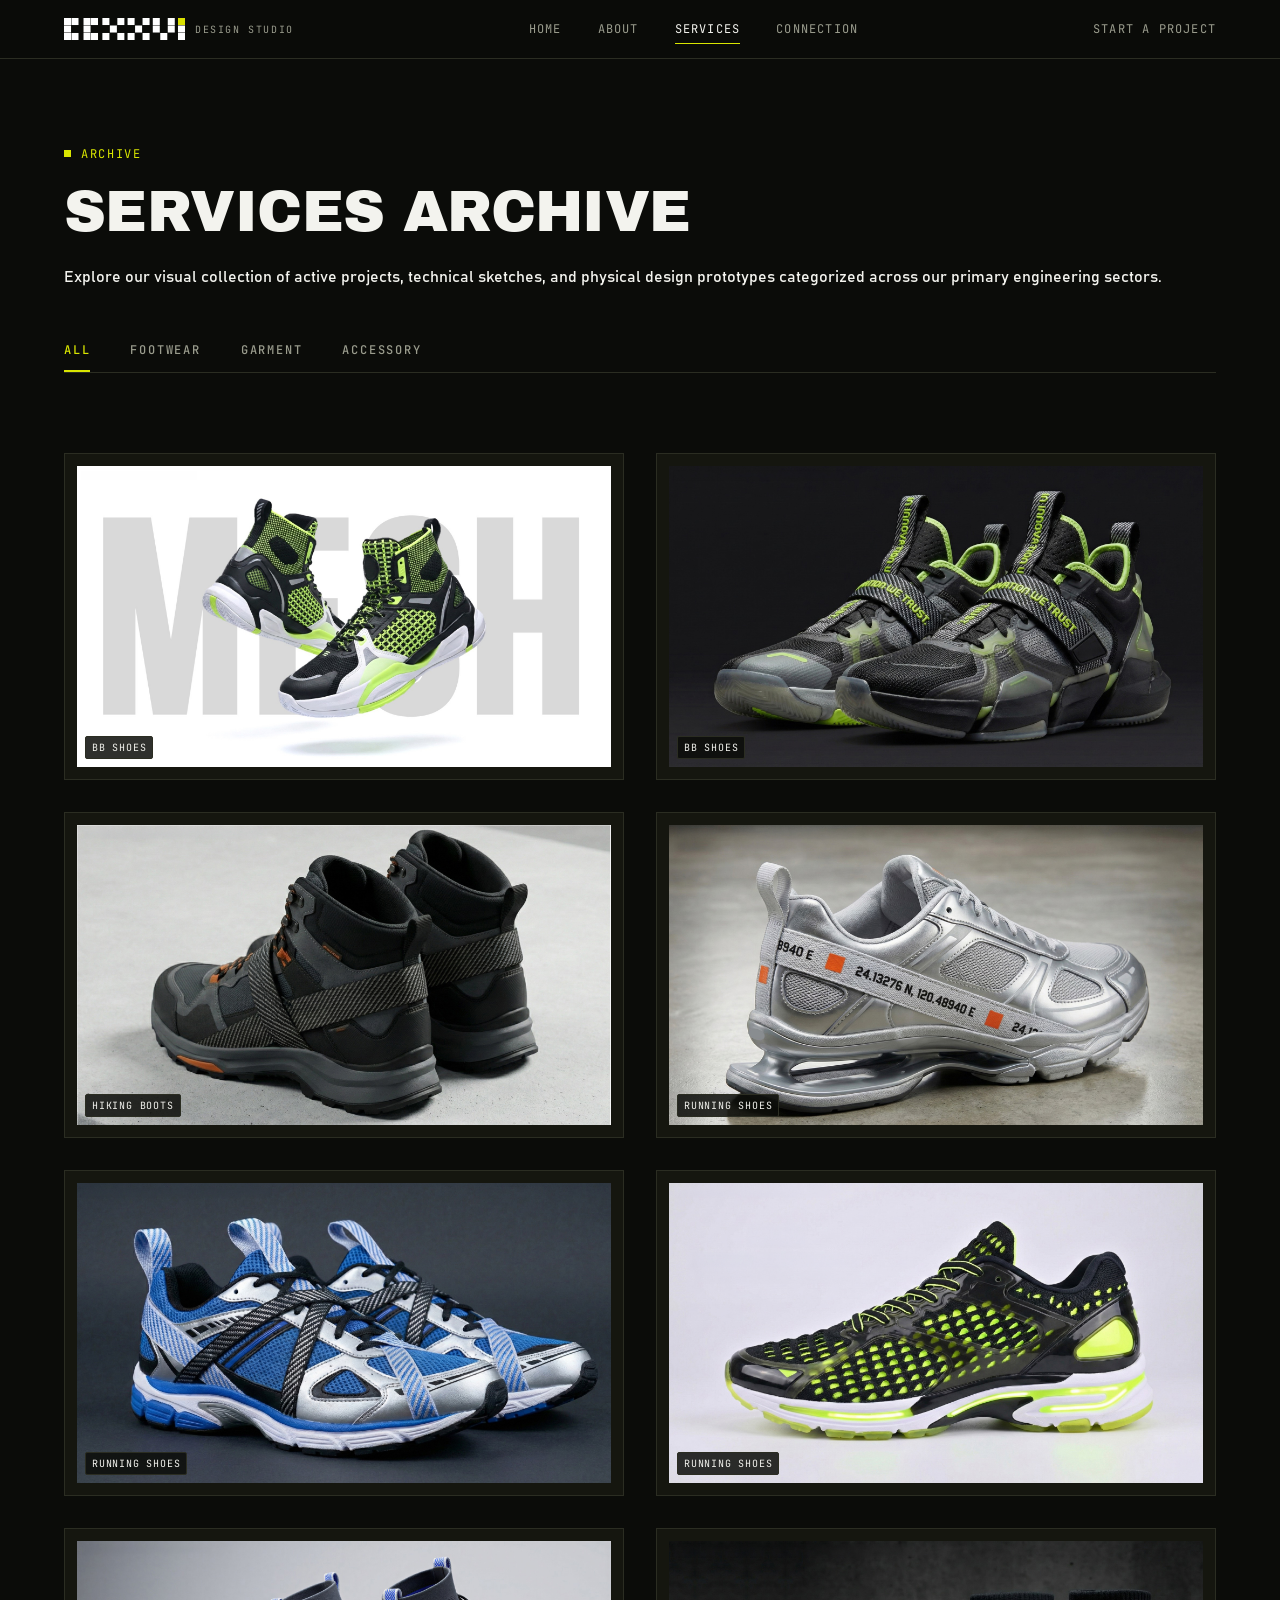
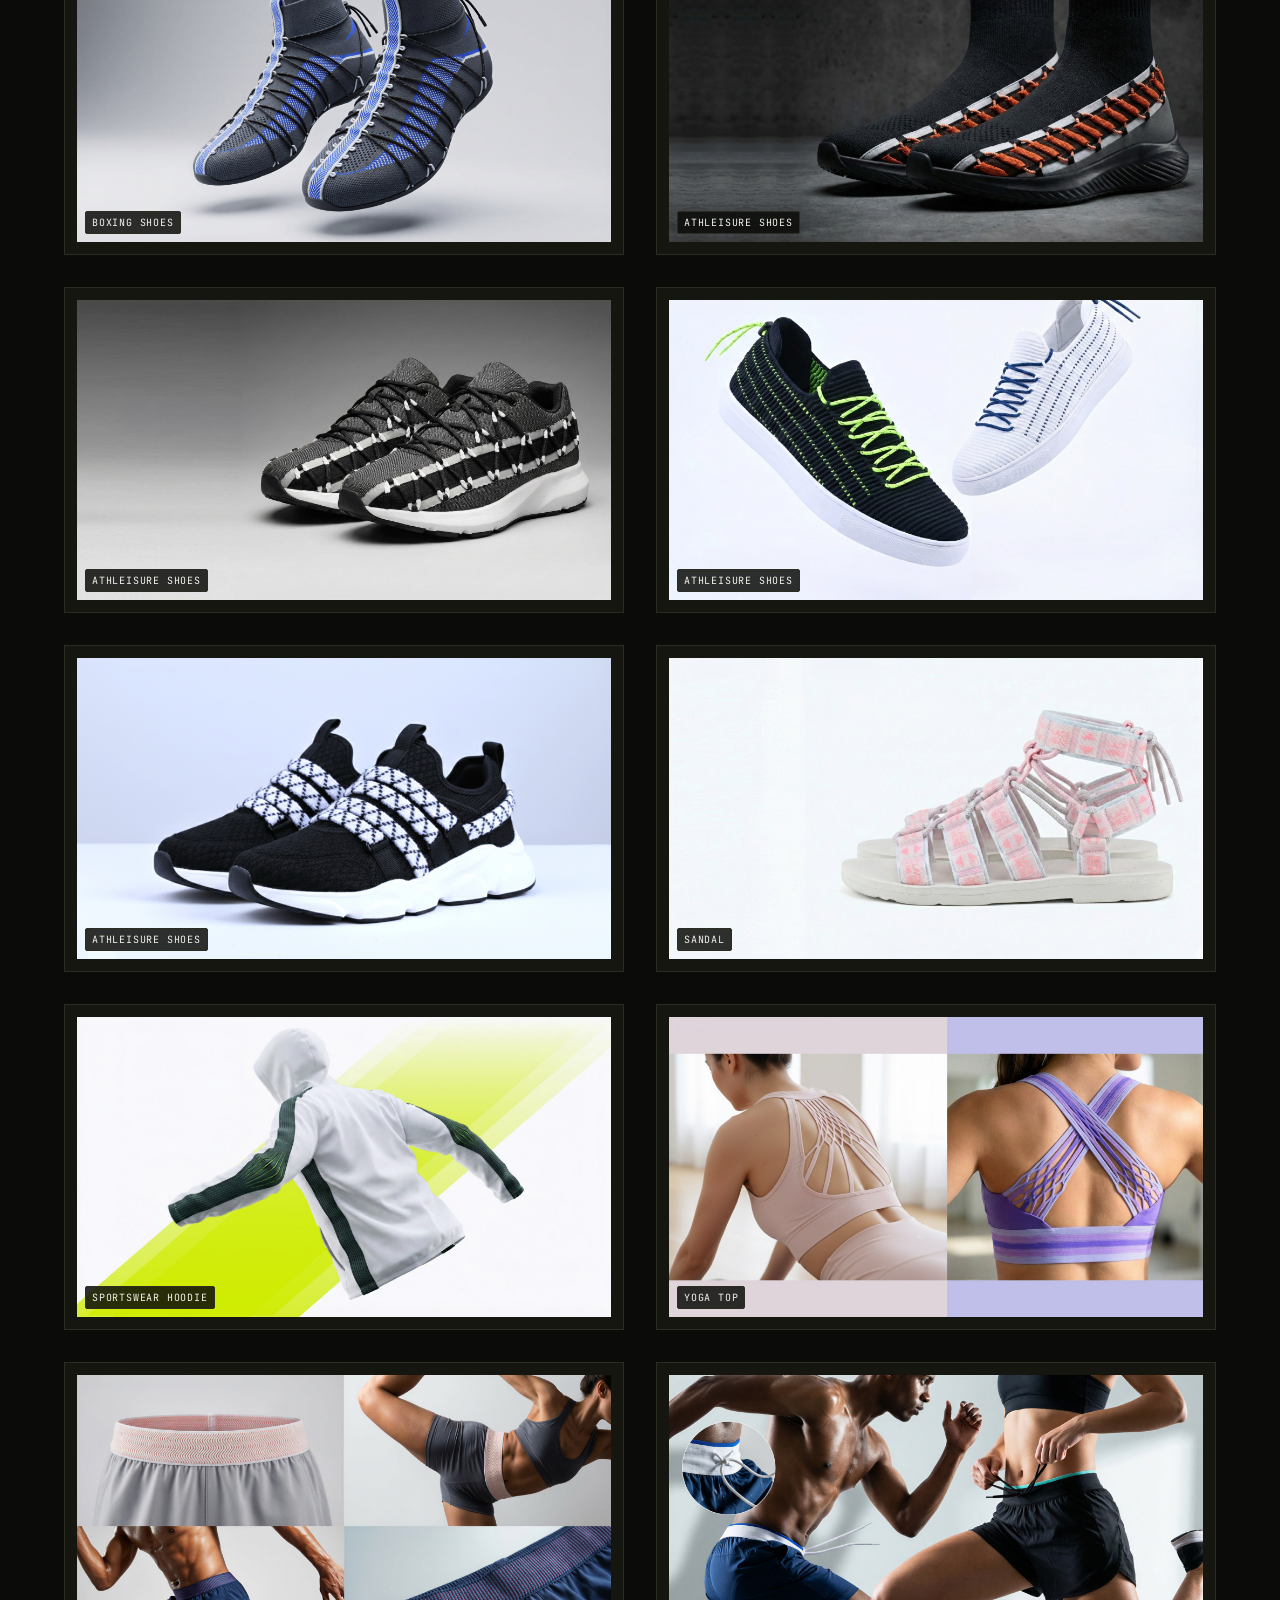
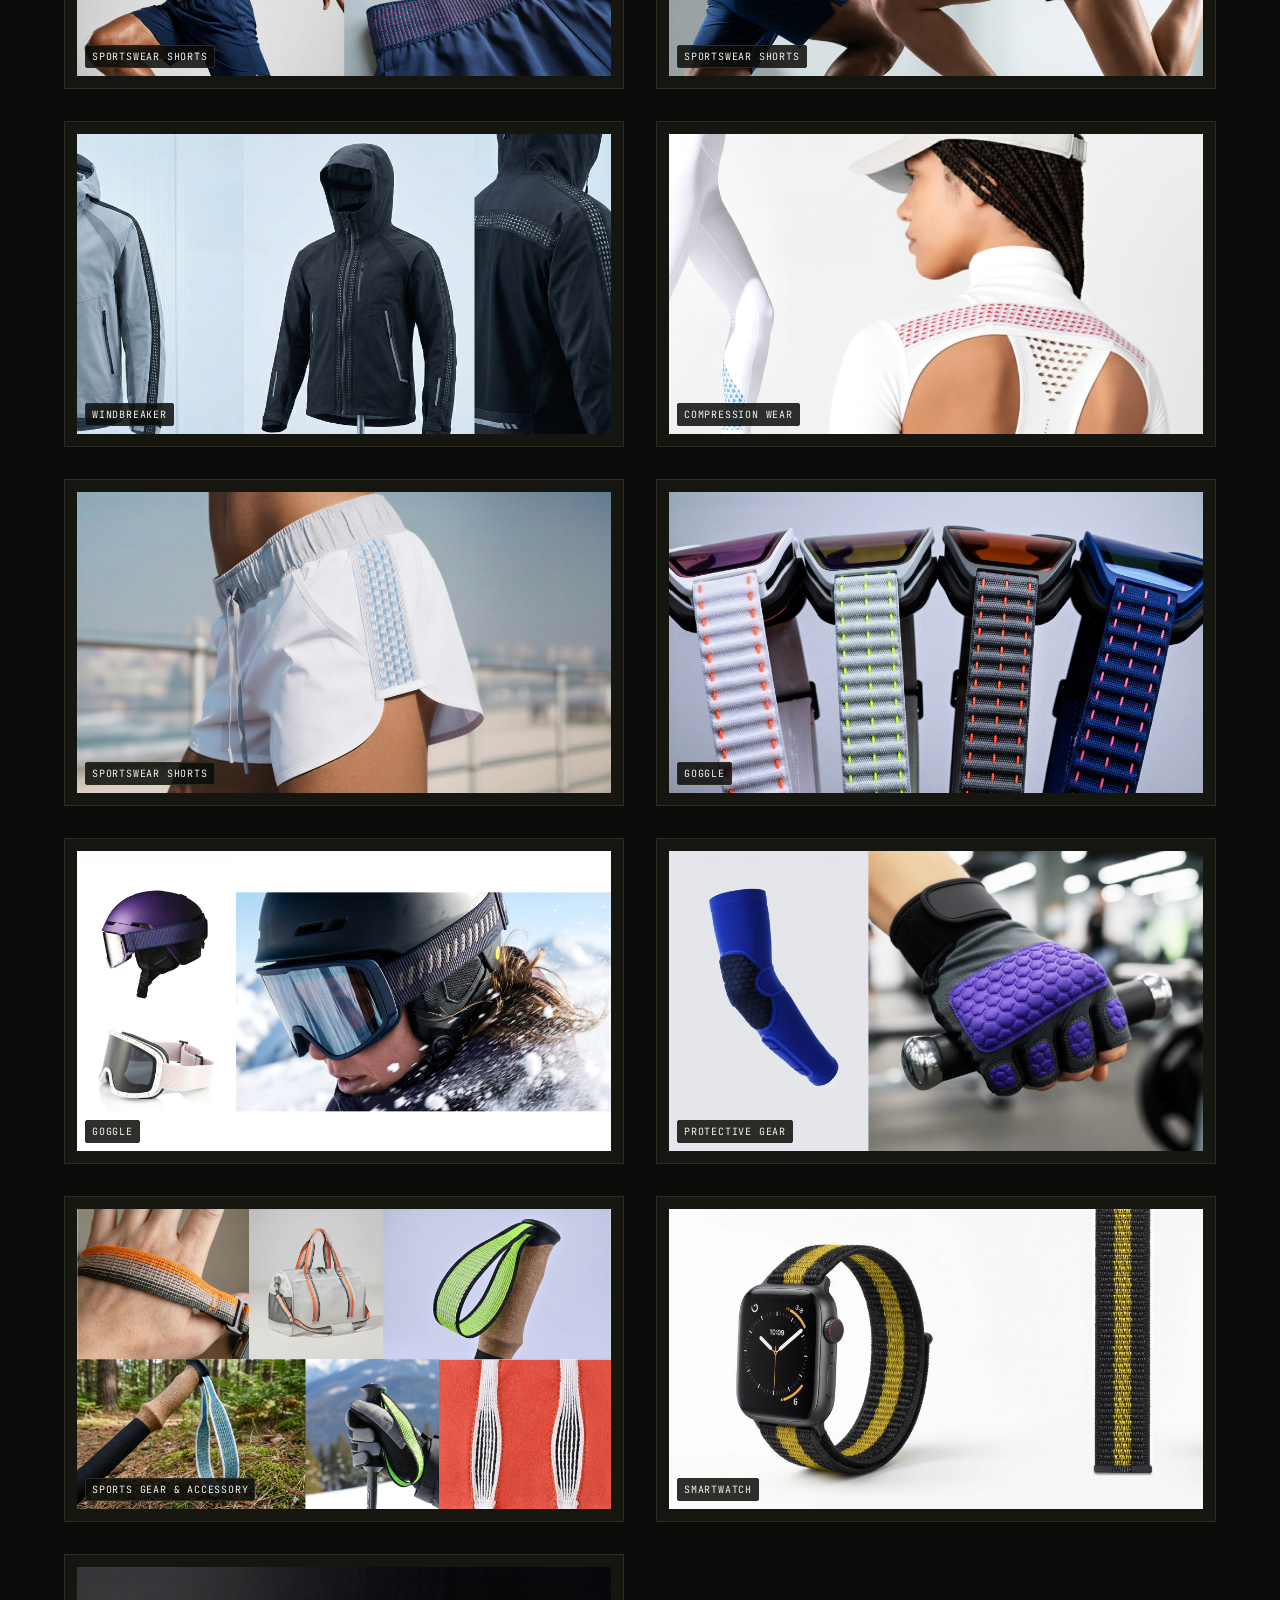
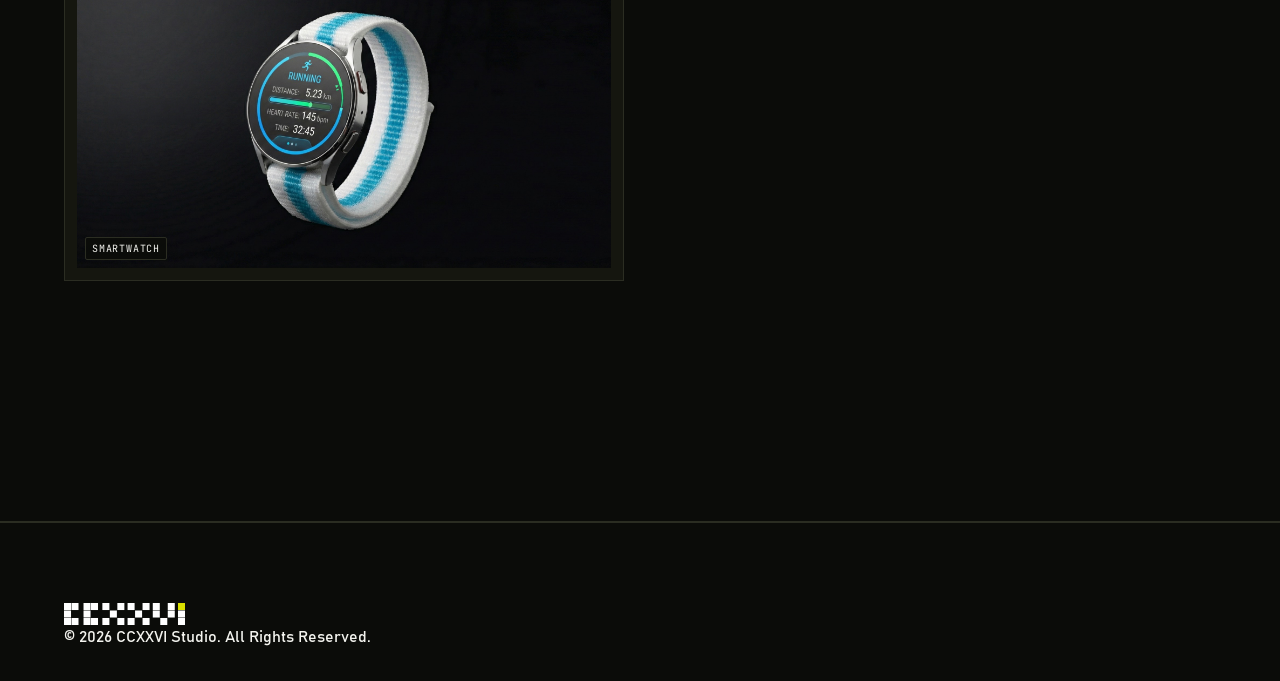
==== commit 4bfc6349: "Add files via upload" ====
--- a/services.html
+++ b/services.html
@@ -66,6 +66,7 @@
         <article class="feed__item reveal" data-category="footwear" data-index="1">
           <div class="feed__media crossed">
             <img src="img/footweardesign/ccxxvi_services_footdesign_1.jpeg" alt="Wide Mesh-Knit Tape × BB Shoes" loading="lazy" class="project-item-img">
+            <span class="feed__media-tag">BB SHOES</span>
           </div>
           <div class="feed__text">
             <div class="feed__meta">
@@ -80,6 +81,7 @@
         <article class="feed__item reveal" data-category="footwear" data-index="2">
           <div class="feed__media crossed">
             <img src="img/footweardesign/ccxxvi_services_footdesign_2.jpeg" alt="BB Shoes × Faux Carbon Fiber Textured Webbing" loading="lazy" class="project-item-img">
+            <span class="feed__media-tag">BB SHOES</span>
           </div>
           <div class="feed__text">
             <div class="feed__meta">
@@ -94,6 +96,7 @@
         <article class="feed__item reveal" data-category="footwear" data-index="3">
           <div class="feed__media crossed">
             <img src="img/footweardesign/ccxxvi_services_footdesign_3.jpeg" alt="Hiking Boots × Faux Carbon Fiber Textured Webbing" loading="lazy" class="project-item-img">
+            <span class="feed__media-tag">HIKING BOOTS</span>
           </div>
           <div class="feed__text">
             <div class="feed__meta">
@@ -108,6 +111,7 @@
         <article class="feed__item reveal" data-category="footwear" data-index="4">
           <div class="feed__media crossed">
             <img src="img/footweardesign/ccxxvi_services_footdesign_4.jpeg" alt="Running Shoes × Faux Carbon Fiber Textured Webbing" loading="lazy" class="project-item-img">
+            <span class="feed__media-tag">RUNNING SHOES</span>
           </div>
           <div class="feed__text">
             <div class="feed__meta">
@@ -122,6 +126,7 @@
         <article class="feed__item reveal" data-category="footwear" data-index="5">
           <div class="feed__media crossed">
             <img src="img/footweardesign/ccxxvi_services_footdesign_5.jpeg" alt="Running Shoes × Faux Carbon Fiber Textured Webbing" loading="lazy" class="project-item-img">
+            <span class="feed__media-tag">RUNNING SHOES</span>
           </div>
           <div class="feed__text">
             <div class="feed__meta">
@@ -136,6 +141,7 @@
         <article class="feed__item reveal" data-category="footwear" data-index="6">
           <div class="feed__media crossed">
             <img src="img/footweardesign/ccxxvi_services_footdesign_6.jpeg" alt="Running Shoes × Biomimetic Knit Elastic Tape" loading="lazy" class="project-item-img">
+            <span class="feed__media-tag">RUNNING SHOES</span>
           </div>
           <div class="feed__text">
             <div class="feed__meta">
@@ -150,6 +156,7 @@
         <article class="feed__item reveal" data-category="footwear" data-index="7">
           <div class="feed__media crossed">
             <img src="img/footweardesign/ccxxvi_services_footdesign_7.jpeg" alt="Boxing Shoes × Dual Eyelet Webbing" loading="lazy" class="project-item-img">
+            <span class="feed__media-tag">BOXING SHOES</span>
           </div>
           <div class="feed__text">
             <div class="feed__meta">
@@ -164,6 +171,7 @@
         <article class="feed__item reveal" data-category="footwear" data-index="8">
           <div class="feed__media crossed">
             <img src="img/footweardesign/ccxxvi_services_footdesign_8.jpeg" alt="Athleisure Shoes × Double-Layer Laceable Jacquard Tape & Elastic" loading="lazy" class="project-item-img">
+            <span class="feed__media-tag">ATHLEISURE SHOES</span>
           </div>
           <div class="feed__text">
             <div class="feed__meta">
@@ -178,6 +186,7 @@
         <article class="feed__item reveal" data-category="footwear" data-index="9">
           <div class="feed__media crossed">
             <img src="img/footweardesign/ccxxvi_services_footdesign_9.jpeg" alt="Athleisure Shoes × Double-Layer Laceable Jacquard Tape & Elastic" loading="lazy" class="project-item-img">
+            <span class="feed__media-tag">ATHLEISURE SHOES</span>
           </div>
           <div class="feed__text">
             <div class="feed__meta">
@@ -192,6 +201,7 @@
         <article class="feed__item reveal" data-category="footwear" data-index="10">
           <div class="feed__media crossed">
             <img src="img/footweardesign/ccxxvi_services_footdesign_10.jpeg" alt="Athleisure Shoes × Integrated Rib Elastic Band" loading="lazy" class="project-item-img">
+            <span class="feed__media-tag">ATHLEISURE SHOES</span>
           </div>
           <div class="feed__text">
             <div class="feed__meta">
@@ -206,6 +216,7 @@
         <article class="feed__item reveal" data-category="footwear" data-index="11">
           <div class="feed__media crossed">
             <img src="img/footweardesign/ccxxvi_services_footdesign_11.jpeg" alt="Athleisure Shoes × Braid Fastening Cord" loading="lazy" class="project-item-img">
+            <span class="feed__media-tag">ATHLEISURE SHOES</span>
           </div>
           <div class="feed__text">
             <div class="feed__meta">
@@ -220,6 +231,7 @@
         <article class="feed__item reveal" data-category="footwear" data-index="12">
           <div class="feed__media crossed">
             <img src="img/footweardesign/ccxxvi_services_footdesign_12.jpeg" alt="Sandal × Double-Layer Laceable Jacquard Tape & Elastic" loading="lazy" class="project-item-img">
+            <span class="feed__media-tag">SANDAL</span>
           </div>
           <div class="feed__text">
             <div class="feed__meta">
@@ -235,6 +247,7 @@
         <article class="feed__item reveal" data-category="garment" data-index="1">
           <div class="feed__media crossed">
             <img src="img/garmentdesign/ccxxvi_services_garmentdesign_1.jpeg" alt="Sportswear Hoodie × Weft-Stretch Knit Mesh Tape" loading="lazy" class="project-item-img">
+            <span class="feed__media-tag">SPORTSWEAR HOODIE</span>
           </div>
           <div class="feed__text">
             <div class="feed__meta">
@@ -249,6 +262,7 @@
         <article class="feed__item reveal" data-category="garment" data-index="2">
           <div class="feed__media crossed">
             <img src="img/garmentdesign/ccxxvi_services_garmentdesign_2.jpeg" alt="Yoga Top × Mesh Knit Webbing & Elastic Band" loading="lazy" class="project-item-img">
+            <span class="feed__media-tag">YOGA TOP</span>
           </div>
           <div class="feed__text">
             <div class="feed__meta">
@@ -263,6 +277,7 @@
         <article class="feed__item reveal" data-category="garment" data-index="3">
           <div class="feed__media crossed">
             <img src="img/garmentdesign/ccxxvi_services_garmentdesign_3.jpeg" alt="Sportswear Shorts × Color-Shifting Rib Elastic Band" loading="lazy" class="project-item-img">
+            <span class="feed__media-tag">SPORTSWEAR SHORTS</span>
           </div>
           <div class="feed__text">
             <div class="feed__meta">
@@ -277,6 +292,7 @@
         <article class="feed__item reveal" data-category="garment" data-index="4">
           <div class="feed__media crossed">
             <img src="img/garmentdesign/ccxxvi_services_garmentdesign_4.jpeg" alt="Sportswear Shorts × Elastic Waistband" loading="lazy" class="project-item-img">
+            <span class="feed__media-tag">SPORTSWEAR SHORTS</span>
           </div>
           <div class="feed__text">
             <div class="feed__meta">
@@ -291,6 +307,7 @@
         <article class="feed__item reveal" data-category="garment" data-index="5">
           <div class="feed__media crossed">
             <img src="img/garmentdesign/ccxxvi_services_garmentdesign_5.jpeg" alt="Windbreaker × Biomimetic Knit Elastic Tape" loading="lazy" class="project-item-img">
+            <span class="feed__media-tag">WINDBREAKER</span>
           </div>
           <div class="feed__text">
             <div class="feed__meta">
@@ -305,6 +322,7 @@
         <article class="feed__item reveal" data-category="garment" data-index="6">
           <div class="feed__media crossed">
             <img src="img/garmentdesign/ccxxvi_services_garmentdesign_6.jpeg" alt="Compression Wear × Biomimetic Knit Elastic Tape" loading="lazy" class="project-item-img">
+            <span class="feed__media-tag">COMPRESSION WEAR</span>
           </div>
           <div class="feed__text">
             <div class="feed__meta">
@@ -319,6 +337,7 @@
         <article class="feed__item reveal" data-category="garment" data-index="7">
           <div class="feed__media crossed">
             <img src="img/garmentdesign/ccxxvi_services_garmentdesign_7.jpeg" alt="Sportswear Shorts × Biomimetic Knit Elastic Tape" loading="lazy" class="project-item-img">
+            <span class="feed__media-tag">SPORTSWEAR SHORTS</span>
           </div>
           <div class="feed__text">
             <div class="feed__meta">
@@ -334,6 +353,7 @@
         <article class="feed__item reveal" data-category="accessory" data-index="1">
           <div class="feed__media crossed">
             <img src="img/accessorydesign/ccxxvi_services_accessorydesign_1.jpeg" alt="Goggle × Integrated Rib Elastic Band" loading="lazy" class="project-item-img">
+            <span class="feed__media-tag">GOGGLE</span>
           </div>
           <div class="feed__text">
             <div class="feed__meta">
@@ -348,6 +368,7 @@
         <article class="feed__item reveal" data-category="accessory" data-index="2">
           <div class="feed__media crossed">
             <img src="img/accessorydesign/ccxxvi_services_accessorydesign_2.jpeg" alt="Goggle × Color-Shifting Rib Elastic Band" loading="lazy" class="project-item-img">
+            <span class="feed__media-tag">GOGGLE</span>
           </div>
           <div class="feed__text">
             <div class="feed__meta">
@@ -362,6 +383,7 @@
         <article class="feed__item reveal" data-category="accessory" data-index="3">
           <div class="feed__media crossed">
             <img src="img/accessorydesign/ccxxvi_services_accessorydesign_3.jpeg" alt="Protective Gear × Molded Composite Cushion Sheet" loading="lazy" class="project-item-img">
+            <span class="feed__media-tag">PROTECTIVE GEAR</span>
           </div>
           <div class="feed__text">
             <div class="feed__meta">
@@ -376,6 +398,7 @@
         <article class="feed__item reveal" data-category="accessory" data-index="4">
           <div class="feed__media crossed">
             <img src="img/accessorydesign/ccxxvi_services_accessorydesign_4.jpeg" alt="Sports Gear & Accessory × Narrow-Wide Knit Mesh Tape" loading="lazy" class="project-item-img">
+            <span class="feed__media-tag">SPORTS GEAR & ACCESSORY</span>
           </div>
           <div class="feed__text">
             <div class="feed__meta">
@@ -390,6 +413,7 @@
         <article class="feed__item reveal" data-category="accessory" data-index="5">
           <div class="feed__media crossed">
             <img src="img/accessorydesign/ccxxvi_services_accessorydesign_5.jpeg" alt="Smartwatch × Loop Fastening Elastic" loading="lazy" class="project-item-img">
+            <span class="feed__media-tag">SMARTWATCH</span>
           </div>
           <div class="feed__text">
             <div class="feed__meta">
@@ -404,6 +428,7 @@
         <article class="feed__item reveal" data-category="accessory" data-index="6">
           <div class="feed__media crossed">
             <img src="img/accessorydesign/ccxxvi_services_accessorydesign_6.jpeg" alt="Smart Watch × Loop Fastening Elastic" loading="lazy" class="project-item-img">
+            <span class="feed__media-tag">SMARTWATCH</span>
           </div>
           <div class="feed__text">
             <div class="feed__meta">
--- a/styles.css
+++ b/styles.css
@@ -460,30 +460,51 @@
 }
 
 .hero-title-container {
-  max-width: 860px;
+  max-width: 960px;
   margin: 0 auto;
-  text-align: center;
+}
+
+.hero-brand-block {
   display: flex;
   flex-direction: column;
-  align-items: center;
+  align-items: flex-end; /* Align the text stack to the right edge of the logo */
+  width: fit-content;
+  margin: 0 auto;
 }
 
 .hero-logo {
-  width: clamp(200px, 45vw, 380px);
+  width: clamp(280px, 62vw, 540px); /* Enlarged logo */
   height: auto;
-  margin: 0 auto 2.5rem;
+  margin-bottom: 1.5rem;
   display: block;
 }
 
+.hero-brand-text {
+  text-align: right; /* Right align both lines */
+  margin-bottom: 2.5rem;
+}
+
+.hero-brand-name {
+  font-family: var(--display);
+  font-weight: 700;
+  font-size: clamp(18px, 2.5vw, 24px);
+  color: var(--ink);
+  line-height: 1.2;
+  margin-bottom: 6px;
+  text-transform: uppercase;
+}
+
 .hero-subtitle-sub {
-  font-family: var(--display);
-  font-weight: 400;
-  font-size: clamp(20px, 3.8vw, 36px);
-  line-height: 1.25;
-  margin-bottom: 2.5rem;
-  text-transform: uppercase;
-  letter-spacing: 0.05em;
-  color: var(--ink);
+  font-family: var(--mono);
+  font-size: clamp(11px, 1.5vw, 13px); /* Smaller size (小小的) */
+  color: var(--muted);
+  letter-spacing: 0.08em;
+  margin: 0;
+  text-transform: uppercase;
+}
+
+.hero-cta {
+  align-self: flex-end;
 }
 
 .hero-subtitle {
@@ -1004,6 +1025,29 @@
   height: auto;
   display: block;
   transition: transform .6s var(--ease);
+}
+
+.feed__media-tag {
+  position: absolute;
+  bottom: 8px;
+  left: 8px;
+  font-family: var(--mono);
+  font-size: 10px;
+  letter-spacing: .08em;
+  color: var(--ink);
+  background-color: rgba(11, 12, 9, 0.85);
+  border: 1px solid var(--line);
+  padding: 3px 6px;
+  border-radius: 2px;
+  z-index: 3;
+  text-transform: uppercase;
+  pointer-events: none;
+  transition: border-color 0.3s ease, color 0.3s ease;
+}
+
+.feed__item:hover .feed__media-tag {
+  border-color: var(--volt);
+  color: var(--volt);
 }
 
 .feed__item:hover .feed__media img {
